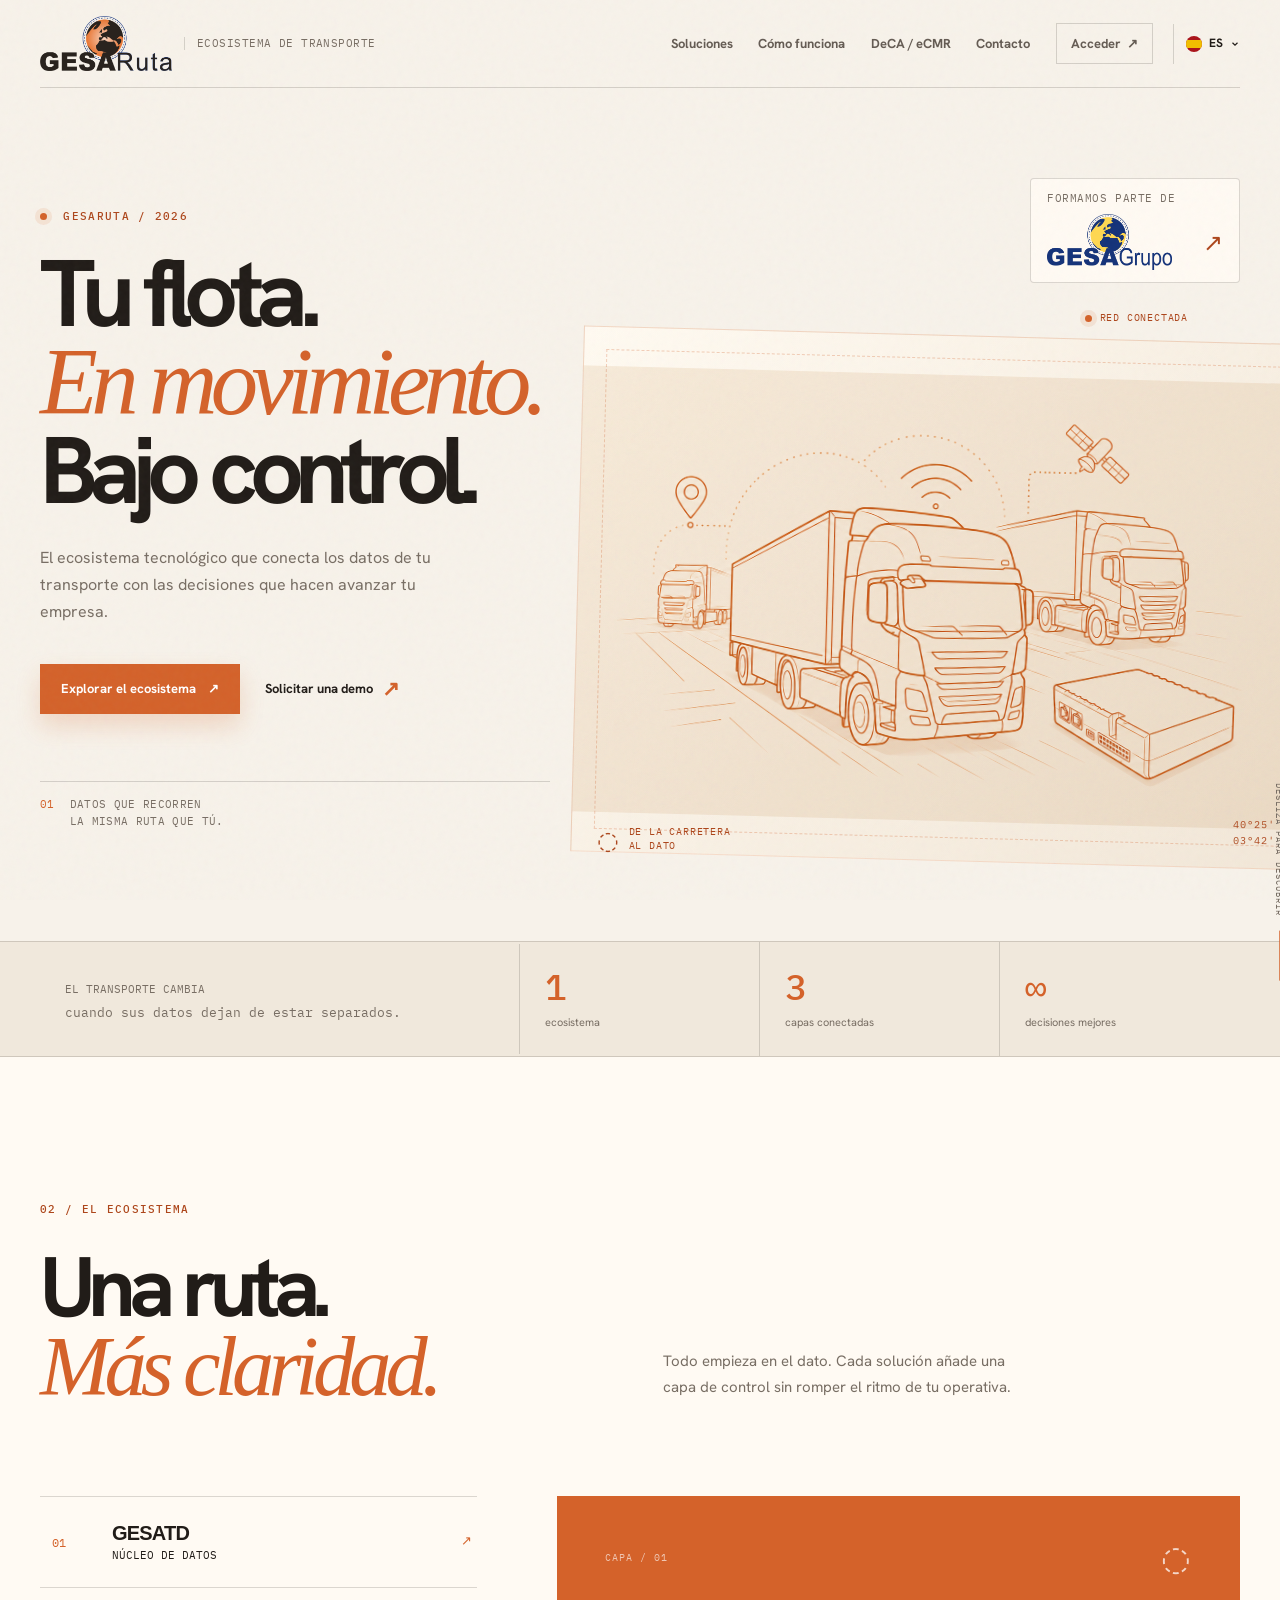
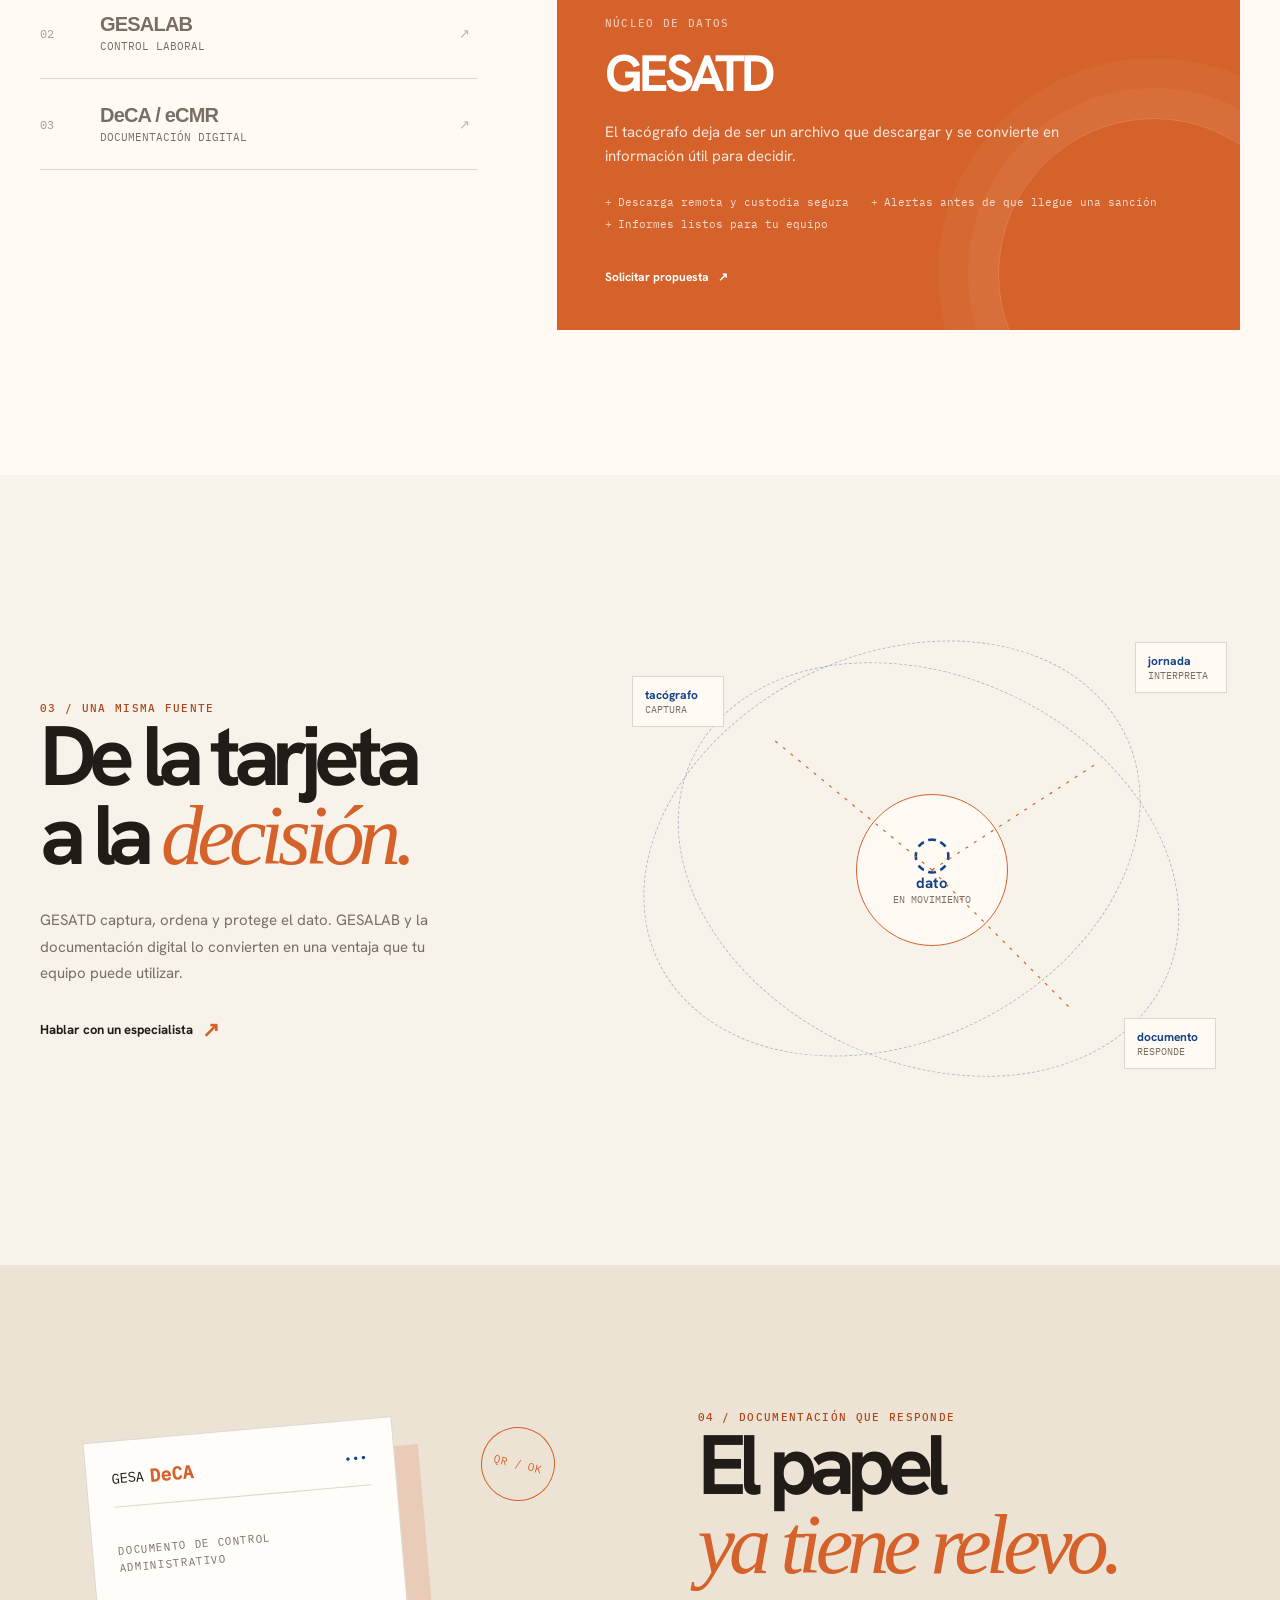
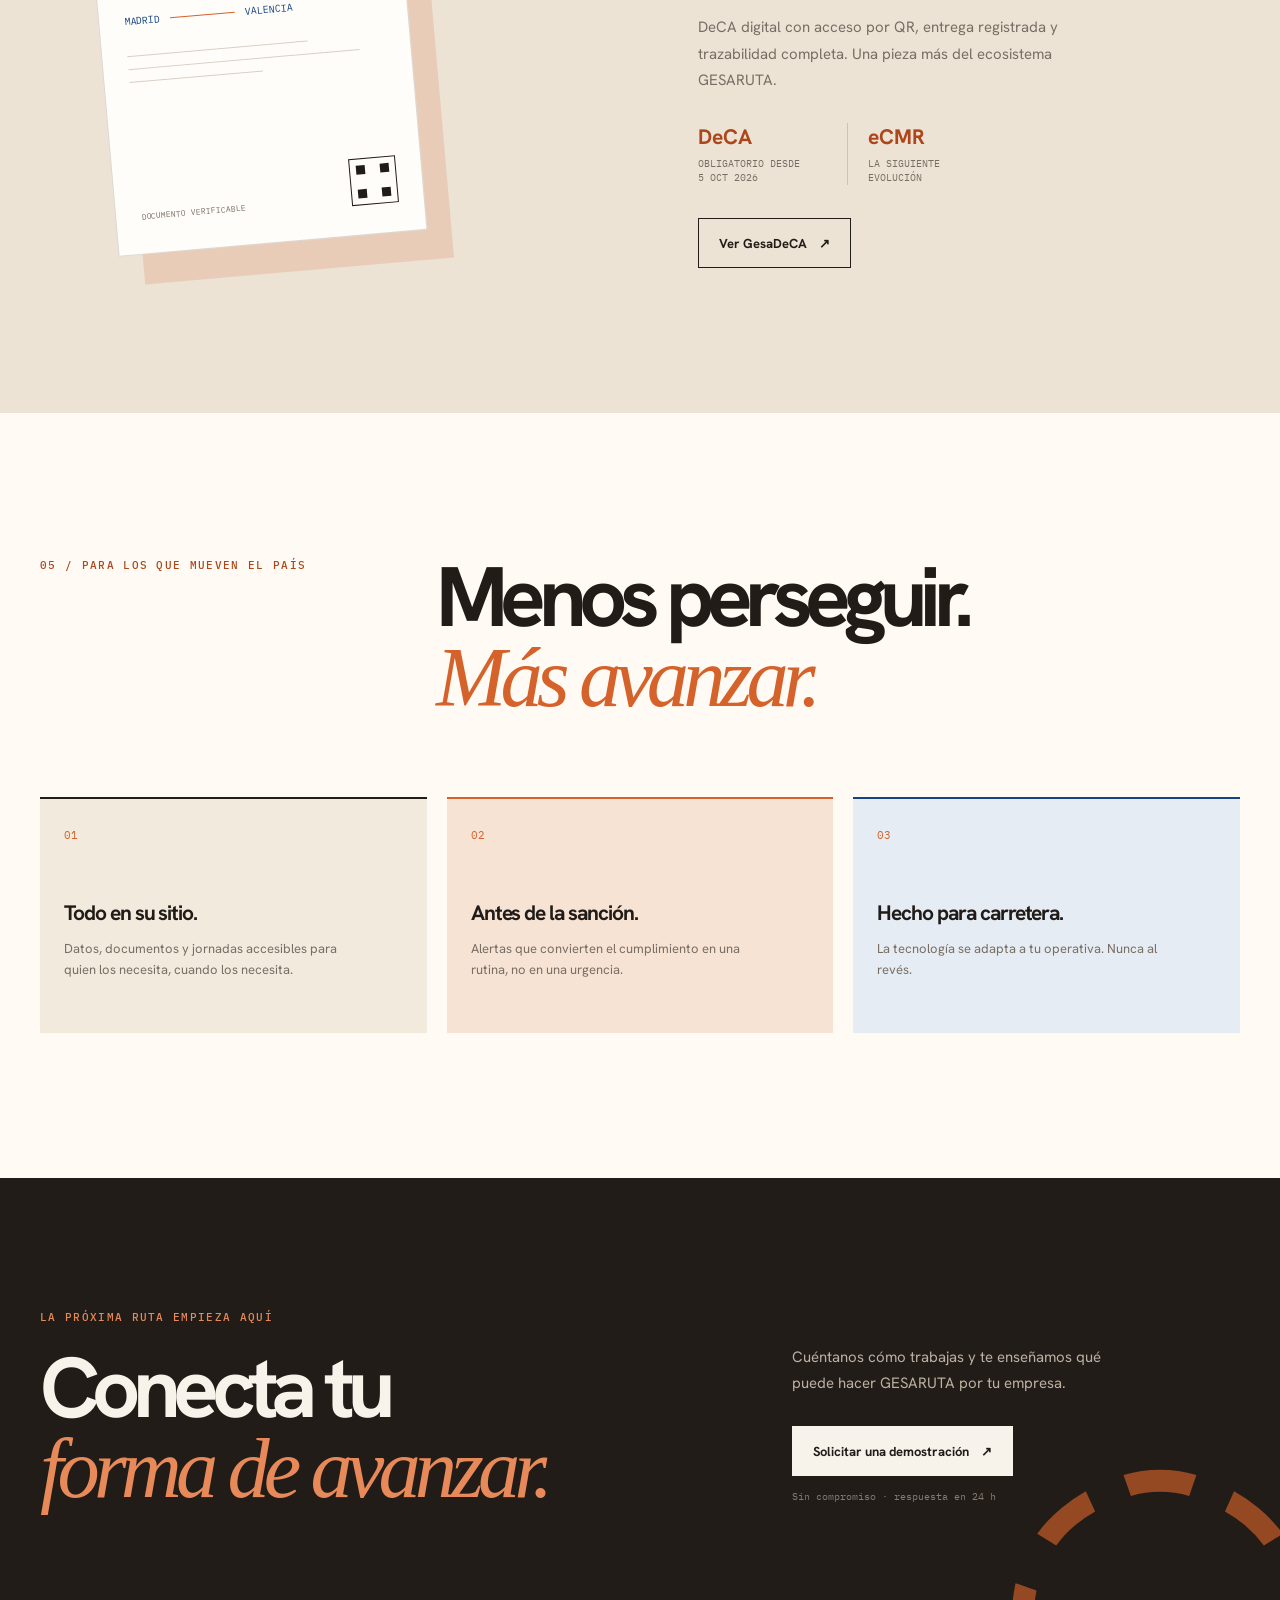
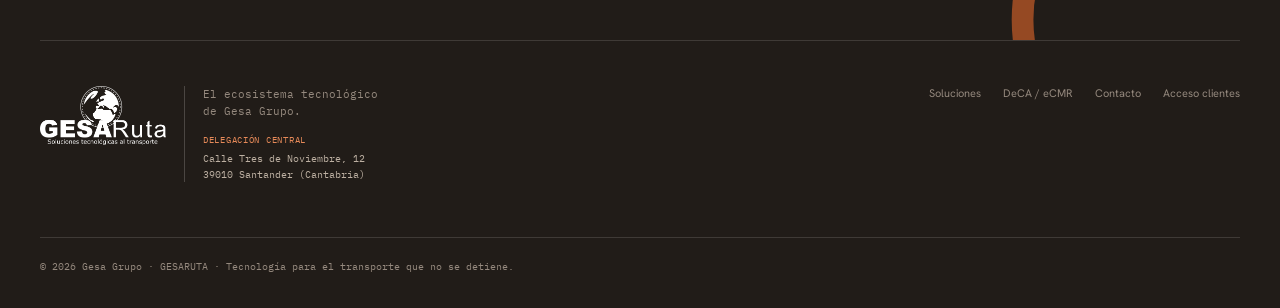
==== index.html @ 25ee6a9b "Integra traducción de idiomas y corrige DeCA en móvil Conecta el selector de idiomas con Google Tran" ====
<!doctype html>
<html lang="es">
  <head>
    <meta charset="utf-8">
    <meta name="viewport" content="width=device-width, initial-scale=1">
    <meta name="description" content="GESARUTA conecta los datos, las jornadas y la documentación de tu empresa de transporte.">
    <meta name="theme-color" content="#f7f2ea">
    <link rel="icon" type="image/png" href="/assets/gesaruta-logo.png">
    <link rel="stylesheet" href="/styles.css?v=selection-2">
    <title>GESARUTA · Ecosistema tecnológico de transporte</title>
    <!-- Google tag (gtag.js) -->
    <script async src="https://www.googletagmanager.com/gtag/js?id=G-MJ1S7P0BSZ"></script>
    <script>
      window.dataLayer = window.dataLayer || [];
      function gtag(){dataLayer.push(arguments);}
      gtag('js', new Date());
      gtag('config', 'G-MJ1S7P0BSZ');
    </script>
    <script>
      function googleTranslateElementInit() {
        new google.translate.TranslateElement({
          pageLanguage: 'es',
          includedLanguages: 'ca,eu,gl,en,fr,de,it,pt',
          autoDisplay: false,
        }, 'google_translate_element');
      }
    </script>
    <script src="https://translate.google.com/translate_a/element.js?cb=googleTranslateElementInit" defer></script>
  </head>
  <body>
    <div id="google_translate_element" aria-hidden="true"></div>
    <div class="grain" aria-hidden="true"></div>
    <header class="site-header">
      <a class="brand" href="#inicio" aria-label="GESARUTA, volver al inicio">
        <img src="/assets/gesaruta-logo.png" alt="GESARUTA">
        <span>ecosistema de transporte</span>
      </a>
      <button class="menu-toggle" type="button" aria-expanded="false" aria-controls="main-navigation">
        <span></span><span></span><span class="sr-only">Abrir menú</span>
      </button>
      <nav class="navigation" id="main-navigation" aria-label="Navegación principal">
        <a href="#soluciones">Soluciones</a>
        <a href="#como-funciona">Cómo funciona</a>
        <a href="#documentacion">DeCA / eCMR</a>
        <a href="/contacto/">Contacto</a>
        <a class="nav-login" href="https://deca.gesaruta.com">Acceder <span aria-hidden="true">↗</span></a>
      </nav>
      <div class="language-selector">
        <button class="language-toggle" type="button" aria-expanded="false" aria-controls="language-menu" aria-label="Seleccionar idioma: Castellano">
          <img class="language-flag" src="/assets/flags/es.svg" alt="" width="16" height="16">
          <span class="language-code">ES</span>
          <svg class="language-chevron" width="10" height="10" viewBox="0 0 12 12" aria-hidden="true"><path d="m3 4.5 3 3 3-3" fill="none" stroke="currentColor" stroke-width="1.4"/></svg>
        </button>
        <ul class="language-menu" id="language-menu" aria-label="Idiomas" hidden>
          <li><button type="button" data-language="es" aria-pressed="true"><img class="language-flag" src="/assets/flags/es.svg" alt="" width="16" height="16"><span lang="es">Castellano</span></button></li>
          <li><button type="button" data-language="ca" aria-pressed="false"><img class="language-flag" src="/assets/flags/ca.svg" alt="" width="16" height="16"><span lang="ca">Català</span></button></li>
          <li><button type="button" data-language="eu" aria-pressed="false"><img class="language-flag" src="/assets/flags/eu.svg" alt="" width="16" height="16"><span lang="eu">Euskara</span></button></li>
          <li><button type="button" data-language="gl" aria-pressed="false"><img class="language-flag" src="/assets/flags/gl.svg" alt="" width="16" height="16"><span lang="gl">Galego</span></button></li>
          <li><button type="button" data-language="en" aria-pressed="false"><img class="language-flag" src="/assets/flags/en.svg" alt="" width="16" height="16"><span lang="en">English</span></button></li>
          <li><button type="button" data-language="fr" aria-pressed="false"><img class="language-flag" src="/assets/flags/fr.svg" alt="" width="16" height="16"><span lang="fr">Français</span></button></li>
          <li><button type="button" data-language="de" aria-pressed="false"><img class="language-flag" src="/assets/flags/de.svg" alt="" width="16" height="16"><span lang="de">Deutsch</span></button></li>
          <li><button type="button" data-language="it" aria-pressed="false"><img class="language-flag" src="/assets/flags/it.svg" alt="" width="16" height="16"><span lang="it">Italiano</span></button></li>
          <li><button type="button" data-language="pt" aria-pressed="false"><img class="language-flag" src="/assets/flags/pt.svg" alt="" width="16" height="16"><span lang="pt">Português</span></button></li>
        </ul>
      </div>
    </header>

    <main id="inicio">
      <section class="hero">
        <div class="shell hero-grid">
          <div class="hero-copy reveal">
            <p class="overline"><span class="live-dot"></span> GESARUTA / 2026</p>
            <h1>Tu flota.<br><em>En movimiento.</em><br>Bajo control.</h1>
            <p class="hero-intro">El ecosistema tecnológico que conecta los datos de tu transporte con las decisiones que hacen avanzar tu empresa.</p>
            <div class="hero-actions">
              <a class="button button-primary" href="#soluciones">Explorar el ecosistema <span aria-hidden="true">↗</span></a>
              <a class="text-link" href="mailto:hola@gesaruta.com?subject=Quiero%20conocer%20GESARUTA">Solicitar una demo <span aria-hidden="true">↗</span></a>
            </div>
            <div class="hero-note"><span>01</span><span>Datos que recorren<br>la misma ruta que tú.</span></div>

          </div>
          <div class="hero-visual">
            <a class="group-card" href="https://gesagrupo.com/" aria-label="Visitar la web de Gesa Grupo">
              <span class="group-card-label">Formamos parte de</span>
              <span class="group-card-brand"><img src="/assets/gesagrupo-logo.png" alt="Gesa Grupo" width="991" height="442"><span aria-hidden="true">↗</span></span>
            </a>
          <div class="hero-art reveal reveal-delay">
            <div class="art-label art-label-top"><span class="art-pulse"></span> red conectada</div>
            <div class="art-frame">
              <img src="/assets/flota-conectada.png" alt="Ilustración lineal de una flota de camiones conectada por datos">
              <div class="art-coordinate">40°25' N<br>03°42' W</div>
            </div>
            <div class="art-label art-label-bottom"><span class="route-mark route-mark-small" aria-hidden="true">◌</span><span>de la carretera<br>al dato</span></div>
          </div>
          </div>
        </div>
        <div class="hero-rail" aria-hidden="true"><span>desliza para descubrir</span><i></i></div>
      </section>

      <section class="signal" aria-label="Resumen de GESARUTA">
        <div class="shell signal-grid">
          <p><span>EL TRANSPORTE CAMBIA</span> cuando sus datos dejan de estar separados.</p>
          <div><strong>1</strong><span>ecosistema</span></div>
          <div><strong>3</strong><span>capas conectadas</span></div>
          <div><strong>∞</strong><span>decisiones mejores</span></div>
        </div>
      </section>

      <section class="section section-solutions" id="soluciones">
        <div class="shell">
          <div class="section-heading reveal">
            <p class="overline">02 / EL ECOSISTEMA</p>
            <h2>Una ruta.<br><em>Más claridad.</em></h2>
            <p>Todo empieza en el dato. Cada solución añade una capa de control sin romper el ritmo de tu operativa.</p>
          </div>
          <div class="solutions-layout">
            <div class="solution-list" role="tablist" aria-label="Soluciones de GESARUTA">
              <button class="solution-tab" type="button" role="tab" aria-selected="true" aria-controls="solution-panel" data-solution="gesatd"><span class="solution-number">01</span><span><b>GESATD</b><small>Núcleo de datos</small></span><span class="tab-arrow" aria-hidden="true">↗</span></button>
              <button class="solution-tab" type="button" role="tab" aria-selected="false" aria-controls="solution-panel" data-solution="gesalab"><span class="solution-number">02</span><span><b>GESALAB</b><small>Control laboral</small></span><span class="tab-arrow" aria-hidden="true">↗</span></button>
              <button class="solution-tab" type="button" role="tab" aria-selected="false" aria-controls="solution-panel" data-solution="deca"><span class="solution-number">03</span><span><b>DeCA / eCMR</b><small>Documentación digital</small></span><span class="tab-arrow" aria-hidden="true">↗</span></button>
            </div>
            <article class="solution-feature feature-orange" id="solution-panel" role="tabpanel">
              <div class="feature-top"><span>CAPA / 01</span><span class="feature-orbit" aria-hidden="true">◌</span></div>
              <p class="overline">Núcleo de datos</p>
              <h3>GESATD</h3>
              <p class="feature-description">El tacógrafo deja de ser un archivo que descargar y se convierte en información útil para decidir.</p>
              <ul><li><span>+</span>Descarga remota y custodia segura</li><li><span>+</span>Alertas antes de que llegue una sanción</li><li><span>+</span>Informes listos para tu equipo</li></ul>
              <a class="feature-link" href="mailto:hola@gesaruta.com?subject=Quiero%20una%20propuesta%20de%20GESATD">Solicitar propuesta <span aria-hidden="true">↗</span></a>
            </article>
          </div>
        </div>
      </section>

      <section class="section section-data" id="como-funciona">
        <div class="shell data-grid">
          <div class="data-copy reveal">
            <p class="overline">03 / UNA MISMA FUENTE</p>
            <h2>De la tarjeta<br>a la <em>decisión.</em></h2>
            <p>GESATD captura, ordena y protege el dato. GESALAB y la documentación digital lo convierten en una ventaja que tu equipo puede utilizar.</p>
            <a class="text-link" href="mailto:hola@gesaruta.com?subject=Quiero%20hablar%20con%20un%20especialista">Hablar con un especialista <span aria-hidden="true">↗</span></a>
          </div>
          <div class="data-visual reveal reveal-delay" aria-label="Flujo del dato de tacógrafo a jornada y documento">
            <div class="orbit orbit-one"></div><div class="orbit orbit-two"></div>
            <div class="data-core"><span class="core-mark">◌</span><b>dato</b><span>en movimiento</span></div>
            <div class="data-node node-one"><b>tacógrafo</b><span>captura</span></div>
            <div class="data-node node-two"><b>jornada</b><span>interpreta</span></div>
            <div class="data-node node-three"><b>documento</b><span>responde</span></div>
            <svg class="data-lines" viewBox="0 0 500 500" aria-hidden="true"><path d="M250 250 92 120M250 250 414 144M250 250 390 390"></path></svg>
          </div>
        </div>
      </section>

      <section class="section section-documentation" id="documentacion">
        <div class="shell documentation-grid">
          <div class="deca-card reveal">
            <div class="document-sheet">
              <div class="document-head"><span>GESA</span><b>DeCA</b><i>●●●</i></div>
              <div class="document-title">DOCUMENTO DE CONTROL<br>ADMINISTRATIVO</div>
              <div class="document-route"><span>MADRID</span><i></i><span>VALENCIA</span></div>
              <div class="document-lines"><i></i><i></i><i></i></div>
              <div class="fake-qr" aria-label="Código QR de muestra"><span></span><span></span><span></span><span></span><span></span><span></span><span></span><span></span><span></span></div>
              <small>DOCUMENTO VERIFICABLE</small>
            </div>
            <span class="deca-stamp">QR / OK</span>
          </div>
          <div class="documentation-copy reveal reveal-delay">
            <p class="overline">04 / DOCUMENTACIÓN QUE RESPONDE</p>
            <h2>El papel<br><em>ya tiene relevo.</em></h2>
            <p>DeCA digital con acceso por QR, entrega registrada y trazabilidad completa. Una pieza más del ecosistema GESARUTA.</p>
            <div class="deca-meta"><span><b>DeCA</b><small>obligatorio desde<br>5 OCT 2026</small></span><span><b>eCMR</b><small>la siguiente<br>evolución</small></span></div>
            <a class="button button-outline" href="https://deca.gesaruta.com/deca" target="_blank" rel="noopener noreferrer">Ver GesaDeCA <span aria-hidden="true">↗</span></a>
          </div>
        </div>
      </section>

      <section class="section section-proof">
        <div class="shell">
          <div class="proof-intro reveal"><p class="overline">05 / PARA LOS QUE MUEVEN EL PAÍS</p><h2>Menos perseguir.<br><em>Más avanzar.</em></h2></div>
          <div class="proof-grid">
            <article class="proof-card reveal"><span>01</span><h3>Todo en su sitio.</h3><p>Datos, documentos y jornadas accesibles para quien los necesita, cuando los necesita.</p></article>
            <article class="proof-card proof-card-orange reveal reveal-delay-1"><span>02</span><h3>Antes de la sanción.</h3><p>Alertas que convierten el cumplimiento en una rutina, no en una urgencia.</p></article>
            <article class="proof-card proof-card-blue reveal reveal-delay-2"><span>03</span><h3>Hecho para carretera.</h3><p>La tecnología se adapta a tu operativa. Nunca al revés.</p></article>
          </div>
        </div>
      </section>

      <section class="cta" id="contacto">
        <div class="shell cta-inner">
          <div class="reveal"><p class="overline">LA PRÓXIMA RUTA EMPIEZA AQUÍ</p><h2>Conecta tu<br><em>forma de avanzar.</em></h2></div>
          <div class="cta-action reveal reveal-delay"><p>Cuéntanos cómo trabajas y te enseñamos qué puede hacer GESARUTA por tu empresa.</p><a class="button button-light" href="mailto:hola@gesaruta.com?subject=Quiero%20una%20demostraci%C3%B3n%20de%20GESARUTA">Solicitar una demostración <span aria-hidden="true">↗</span></a><small>Sin compromiso · respuesta en 24 h</small></div>
        </div>
        <div class="cta-orbit" aria-hidden="true">◌</div>
      </section>
    </main>

    <footer class="site-footer">
      <div class="shell footer-inner">
        <div class="footer-brand"><a href="#inicio"><img src="/assets/gesaruta-logo-white.png" alt="GESARUTA"></a><div class="footer-brand-copy"><p>El ecosistema tecnológico<br>de Gesa Grupo.</p><address><span>DELEGACIÓN CENTRAL</span>Calle Tres de Noviembre, 12<br>39010 Santander (Cantabria)</address></div></div>
        <div class="footer-links"><a href="#soluciones">Soluciones</a><a href="https://deca.gesaruta.com/deca">DeCA / eCMR</a><a href="/contacto/">Contacto</a><a href="https://deca.gesaruta.com">Acceso clientes</a></div>
        <p class="footer-legal">© 2026 Gesa Grupo · GESARUTA · Tecnología para el transporte que no se detiene.</p>
      </div>
    </footer>
    <script src="/script.js?v=selection-2" defer></script>
  </body>
</html>
---- styles.css ----
@font-face{font-family:Hanken;src:url('/assets/fonts/hanken-grotesk-400.woff2') format('woff2');font-weight:400;font-style:normal;font-display:swap}
@font-face{font-family:Hanken;src:url('/assets/fonts/hanken-grotesk-500.woff2') format('woff2');font-weight:500;font-style:normal;font-display:swap}
@font-face{font-family:Hanken;src:url('/assets/fonts/hanken-grotesk-700.woff2') format('woff2');font-weight:700;font-style:normal;font-display:swap}
@font-face{font-family:IBMPlexMono;src:url('/assets/fonts/ibm-plex-mono-400.woff2') format('woff2');font-weight:400;font-style:normal;font-display:swap}
@font-face{font-family:IBMPlexMono;src:url('/assets/fonts/ibm-plex-mono-500.woff2') format('woff2');font-weight:500;font-style:normal;font-display:swap}
:root{--ink:#211c18;--paper:#f7f2ea;--orange:#d4622a;--orange-dark:#ad461b;--blue:#154486;--muted:#786e64;--line:rgba(33,28,24,.16)}
*{box-sizing:border-box}html{scroll-behavior:smooth}body{margin:0;overflow-x:hidden;background:var(--paper);color:var(--ink);font-family:Hanken,'Trebuchet MS',sans-serif}a{color:inherit;text-decoration:none}.shell{width:min(calc(100% - 80px),1240px);margin:0 auto}.grain{position:fixed;inset:0;z-index:10;pointer-events:none;opacity:.045;background-image:url("data:image/svg+xml,%3Csvg viewBox='0 0 180 180' xmlns='http://www.w3.org/2000/svg'%3E%3Cfilter id='n'%3E%3CfeTurbulence type='fractalNoise' baseFrequency='.85' numOctaves='3' stitchTiles='stitch'/%3E%3C/filter%3E%3Crect width='100%25' height='100%25' filter='url(%23n)' opacity='.7'/%3E%3C/svg%3E")}.sr-only{position:absolute;width:1px;height:1px;padding:0;margin:-1px;overflow:hidden;clip:rect(0,0,0,0);white-space:nowrap;border:0}
.site-header{position:relative;z-index:20;width:min(calc(100% - 80px),1240px);min-height:88px;margin:auto;display:flex;align-items:center;justify-content:space-between;border-bottom:1px solid var(--line)}.brand{display:flex;align-items:center;gap:12px}.brand img{display:block;width:132px;height:auto}.brand span{padding-left:12px;border-left:1px solid var(--line);color:var(--muted);font:11px/1.2 IBMPlexMono,monospace;letter-spacing:.04em;text-transform:uppercase}.navigation{display:flex;align-items:center;gap:clamp(18px,3vw,42px);color:#655c54;font-size:13px;font-weight:600}.navigation>a:not(.nav-login){position:relative}.navigation>a:not(.nav-login)::after{position:absolute;right:0;bottom:-9px;left:0;height:1px;content:'';background:var(--orange);transform:scaleX(0);transform-origin:right;transition:transform .25s ease}.navigation>a:hover::after{transform:scaleX(1);transform-origin:left}.nav-login{display:inline-flex;align-items:center;gap:6px;padding:11px 14px;border:1px solid var(--line);transition:background .2s ease,border-color .2s ease}.nav-login:hover{border-color:var(--ink);background:#fffaf3}.menu-toggle{display:none}
.hero{position:relative;min-height:710px;padding:90px 0 80px}.hero-grid{display:grid;grid-template-columns:.88fr 1.12fr;align-items:center;gap:40px;min-height:530px}.overline{margin:0;color:var(--orange-dark);font:500 11px/1.4 IBMPlexMono,monospace;letter-spacing:.12em;text-transform:uppercase}.live-dot,.art-pulse{display:inline-block;width:7px;height:7px;margin-right:8px;border-radius:50%;background:var(--orange);box-shadow:0 0 0 5px rgba(212,98,42,.11)}h1{max-width:660px;margin:24px 0 30px;font-size:clamp(58px,7.4vw,108px);line-height:.93;letter-spacing:-.09em;font-weight:700}h1 em,h2 em{color:var(--orange);font-family:Georgia,'Times New Roman',serif;font-weight:400;letter-spacing:-.07em}.hero-intro{max-width:410px;margin:0;color:var(--muted);font-size:16px;line-height:1.7}.hero-actions{display:flex;flex-wrap:wrap;align-items:center;gap:25px;margin-top:38px}.button{display:inline-flex;align-items:center;justify-content:center;gap:12px;min-height:50px;padding:14px 20px;border:1px solid transparent;font-size:13px;font-weight:700;transition:transform .2s ease,background .2s ease,color .2s ease,box-shadow .2s ease}.button:hover{transform:translateY(-3px)}.button-primary{background:var(--orange);color:#fff;box-shadow:0 12px 25px rgba(212,98,42,.2)}.button-primary:hover{background:var(--orange-dark);box-shadow:0 16px 32px rgba(212,98,42,.28)}.button-outline{border-color:var(--ink)}.button-outline:hover{background:var(--ink);color:var(--paper)}.button-light{background:var(--paper);color:var(--ink)}.button-light:hover{background:#fff;box-shadow:0 14px 30px rgba(0,0,0,.12)}.text-link{display:inline-flex;align-items:center;gap:9px;font-size:13px;font-weight:700}.text-link>span{color:var(--orange);font-size:21px;line-height:0;transition:transform .2s ease}.text-link:hover>span{transform:translate(3px,-3px)}.hero-note{display:flex;gap:15px;align-items:flex-start;margin-top:67px;padding-top:14px;border-top:1px solid var(--line);color:var(--muted);font:11px/1.55 IBMPlexMono,monospace;text-transform:uppercase;letter-spacing:.03em}.hero-note>span:first-child{color:var(--orange)}
.hero-art{position:relative;min-height:550px}.art-frame{position:absolute;inset:24px -12% 0 -2%;display:flex;align-items:center;justify-content:center;overflow:hidden;border:1px solid rgba(212,98,42,.18);background:linear-gradient(135deg,#fffaf1,#f2e7d8);transform:rotate(1.5deg)}.art-frame::before{position:absolute;inset:22px;border:1px dashed rgba(212,98,42,.28);content:''}.art-frame img{width:110%;max-width:none;mix-blend-mode:multiply}.art-label{position:absolute;z-index:2;display:flex;align-items:center;color:var(--orange-dark);font:10px/1.4 IBMPlexMono,monospace;letter-spacing:.08em;text-transform:uppercase}.art-label-top{top:0;right:8%}.art-label-bottom{bottom:8px;left:1%;gap:9px}.art-coordinate{position:absolute;right:22px;bottom:20px;color:var(--orange-dark);font:10px/1.55 IBMPlexMono,monospace;letter-spacing:.09em}.route-mark{font-size:28px;line-height:1}.route-mark-small{font-size:25px}.hero-rail{position:absolute;right:0;bottom:54px;display:flex;align-items:center;gap:14px;color:var(--muted);font:9px IBMPlexMono,monospace;letter-spacing:.12em;text-transform:uppercase;transform:rotate(90deg) translateX(50%);transform-origin:right center}.hero-rail i{display:block;width:50px;height:1px;background:var(--orange)}
.signal{border-block:1px solid var(--line);background:#f0e8dc}.signal-grid{display:grid;grid-template-columns:2fr repeat(3,1fr);align-items:stretch}.signal-grid>*{min-height:110px;padding:27px 25px;border-right:1px solid var(--line)}.signal-grid>*:last-child{border-right:0}.signal p{align-self:center;margin:0;color:var(--muted);font:13px/1.5 IBMPlexMono,monospace}.signal p span{display:block;margin-bottom:5px;color:var(--orange-dark);font-size:10px}.signal strong{display:block;color:var(--orange);font:500 36px/1 IBMPlexMono,monospace}.signal div span{display:block;margin-top:10px;color:var(--muted);font-size:11px}
.section{padding:145px 0}.section-solutions{background:#fffaf3}.section-heading{display:grid;grid-template-columns:1fr 1fr;column-gap:45px;align-items:end}.section-heading .overline{grid-column:1/-1;margin-bottom:30px}h2{margin:0;font-size:clamp(53px,6.6vw,94px);line-height:.94;letter-spacing:-.09em;font-weight:700}.section-heading>p:last-child{max-width:360px;margin:0 0 6px;color:var(--muted);font-size:15px;line-height:1.7}.solutions-layout{display:grid;grid-template-columns:.78fr 1.22fr;gap:80px;align-items:stretch;margin-top:90px}.solution-list{border-top:1px solid var(--line)}.solution-tab{display:grid;grid-template-columns:45px 1fr 18px;gap:15px;align-items:center;width:100%;padding:25px 0;border:0;border-bottom:1px solid var(--line);background:none;color:var(--muted);text-align:left;cursor:pointer;transition:padding .25s ease,color .25s ease}.solution-tab:hover,.solution-tab[aria-selected="true"]{padding-left:12px;color:var(--ink)}.solution-tab[aria-selected="true"] .solution-number{color:var(--orange)}.solution-number{color:#aaa096;font:12px IBMPlexMono,monospace}.solution-tab b,.solution-tab small{display:block}.solution-tab b{font-size:20px;letter-spacing:-.04em}.solution-tab small{margin-top:3px;font:11px IBMPlexMono,monospace;text-transform:uppercase}.tab-arrow{opacity:.5;transition:transform .2s ease}.solution-tab[aria-selected="true"] .tab-arrow{color:var(--orange);transform:translate(2px,-2px);opacity:1}.solution-feature{position:relative;min-height:385px;padding:44px 48px;overflow:hidden;color:#fff;animation:panel-in .35s ease both}.feature-terracotta{background:#88452f;color:var(--paper);box-shadow:0 12px 30px rgb(136 69 47 / 12%)}.feature-terracotta .feature-top,.feature-terracotta .overline{color:#ead7cb}.feature-terracotta .feature-description,.feature-terracotta ul{color:#f4e8df}.feature-terracotta .feature-link{color:#fffaf3}.feature-orange{background:var(--orange)}.feature-ink{background:var(--ink)}.feature-ink h3{color:var(--orange)}.solution-feature::after{position:absolute;right:-70px;bottom:-100px;width:310px;height:310px;border:1px solid rgba(255,255,255,.18);border-radius:50%;content:'';box-shadow:0 0 0 30px rgba(255,255,255,.04),0 0 0 60px rgba(255,255,255,.04)}@keyframes panel-in{from{opacity:.3;transform:translateY(8px)}to{opacity:1;transform:translateY(0)}}.feature-top{position:relative;z-index:1;display:flex;align-items:center;justify-content:space-between;margin-bottom:42px;color:rgba(255,255,255,.64);font:10px IBMPlexMono,monospace;letter-spacing:.1em}.feature-orbit{font-size:34px;line-height:1;color:rgba(255,255,255,.75)}.solution-feature .overline{position:relative;z-index:1;color:rgba(255,255,255,.64)}.solution-feature h3{position:relative;z-index:1;margin:8px 0 13px;font-size:clamp(34px,4vw,56px);letter-spacing:-.08em}.feature-description{position:relative;z-index:1;max-width:490px;margin:0;color:rgba(255,255,255,.84);font-size:15px;line-height:1.65}.solution-feature ul{position:relative;z-index:1;display:flex;flex-wrap:wrap;gap:8px 22px;margin:26px 0 34px;padding:0;list-style:none;color:rgba(255,255,255,.78);font:11px IBMPlexMono,monospace}.solution-feature li span{margin-right:6px;color:#ffc39f}.feature-link{position:relative;z-index:1;display:inline-flex;align-items:center;gap:9px;color:#fff;font-size:12px;font-weight:700}
.section-data{background:var(--paper)}.data-grid{display:grid;grid-template-columns:.9fr 1.1fr;align-items:center;gap:80px}.data-copy>p:not(.overline){max-width:390px;margin:32px 0;color:var(--muted);font-size:15px;line-height:1.75}.data-visual{position:relative;min-height:500px}.orbit{position:absolute;border:1px dashed rgba(21,68,134,.32);border-radius:50%}.orbit-one{inset:56px 50px 57px 43px;transform:rotate(25deg)}.orbit-two{inset:35px 88px 78px 8px;transform:rotate(-26deg)}.data-core{position:absolute;top:50%;left:50%;display:flex;flex-direction:column;align-items:center;justify-content:center;width:152px;height:152px;border:1px solid var(--orange);border-radius:50%;background:#fffaf3;color:var(--blue);transform:translate(-50%,-50%)}.core-mark{margin-bottom:2px;font-size:46px;line-height:.8}.data-core b{font-size:15px}.data-core>span:last-child,.data-node span{color:var(--muted);font:10px IBMPlexMono,monospace;text-transform:uppercase}.data-node{position:absolute;display:flex;flex-direction:column;min-width:92px;padding:10px 12px;border:1px solid var(--line);background:#fffaf3;color:var(--blue);font-size:12px}.node-one{top:56px;left:8px}.node-two{top:22px;right:13px}.node-three{right:24px;bottom:51px}.data-lines{position:absolute;inset:0;width:100%;height:100%}.data-lines path{fill:none;stroke:var(--orange);stroke-dasharray:3 7;stroke-width:1.2}
.section-documentation{background:#ede3d5}.documentation-grid{display:grid;grid-template-columns:1fr 1fr;align-items:center;gap:115px}.deca-card{position:relative;min-height:440px}.document-sheet{position:absolute;top:10px;left:11%;width:310px;height:415px;padding:25px;border:1px solid rgba(33,28,24,.16);background:#fffdf9;box-shadow:24px 30px 0 rgba(212,98,42,.17);transform:rotate(-5deg)}.document-head{display:flex;align-items:center;gap:6px;padding-bottom:17px;border-bottom:1px solid var(--line);font:14px IBMPlexMono,monospace}.document-head b{color:var(--orange);font-size:18px}.document-head i{margin-left:auto;color:var(--blue);font-size:8px;letter-spacing:3px}.document-title{margin-top:35px;color:var(--muted);font:11px/1.5 IBMPlexMono,monospace;letter-spacing:.06em}.document-route{display:flex;align-items:center;gap:10px;margin-top:40px;color:var(--blue);font:10px IBMPlexMono,monospace}.document-route i{width:65px;height:1px;background:var(--orange)}.document-lines{display:grid;gap:12px;margin-top:28px}.document-lines i{display:block;width:70%;height:1px;background:#d8d0c6}.document-lines i:nth-child(2){width:90%}.document-lines i:nth-child(3){width:52%}.fake-qr{position:absolute;right:25px;bottom:29px;display:grid;grid-template-columns:repeat(3,9px);gap:3px;padding:6px;border:1px solid var(--ink)}.fake-qr span{width:9px;height:9px;background:var(--ink)}.fake-qr span:nth-child(2n),.fake-qr span:nth-child(5){background:transparent}.document-sheet>small{position:absolute;bottom:32px;left:25px;color:var(--muted);font:8px IBMPlexMono,monospace}.deca-stamp{position:absolute;top:8px;right:5%;display:grid;place-items:center;width:74px;height:74px;border:1px solid var(--orange);border-radius:50%;color:var(--orange);font:11px IBMPlexMono,monospace;transform:rotate(13deg)}.documentation-copy>p:not(.overline){max-width:420px;margin:30px 0;color:var(--muted);font-size:15px;line-height:1.75}.deca-meta{display:flex;margin-bottom:33px}.deca-meta>span{display:flex;flex-direction:column;gap:7px;min-width:150px;padding-right:20px;border-right:1px solid var(--line)}.deca-meta>span+span{padding-left:20px;border-right:0}.deca-meta b{color:var(--orange-dark);font-size:21px}.deca-meta small{color:var(--muted);font:10px/1.4 IBMPlexMono,monospace;text-transform:uppercase}
.section-proof{background:#fffaf3}.proof-intro{display:flex;align-items:end;justify-content:space-between;gap:40px}.proof-intro .overline{align-self:start}.proof-intro h2{width:67%}.proof-grid{display:grid;grid-template-columns:repeat(3,1fr);gap:20px;margin-top:80px}.proof-card{min-height:236px;padding:24px;border-top:2px solid var(--ink);background:#f2eadd}.proof-card-orange{border-color:var(--orange);background:#f7e3d4}.proof-card-blue{border-color:var(--blue);background:#e6ecf3}.proof-card>span{color:var(--orange);font:11px IBMPlexMono,monospace}.proof-card h3{margin:55px 0 12px;font-size:21px;letter-spacing:-.05em}.proof-card p{max-width:280px;margin:0;color:var(--muted);font-size:13px;line-height:1.65}
.cta{position:relative;overflow:hidden;background:var(--ink);color:var(--paper)}.cta-inner{display:grid;grid-template-columns:1.2fr .8fr;gap:80px;align-items:end;padding-block:132px}.cta .overline{color:#e78a59}.cta h2{margin-top:24px}.cta h2 em{color:#e78958}.cta-action{max-width:350px;padding-bottom:5px}.cta-action p{margin:0 0 30px;color:#bdb0a2;font-size:15px;line-height:1.7}.cta-action small{display:block;margin-top:14px;color:#877a70;font:10px IBMPlexMono,monospace}.cta-orbit{position:absolute;right:-50px;bottom:-140px;color:rgba(212,98,42,.65);font-size:390px;line-height:1}.site-footer{background:var(--ink);color:#95897e}.footer-inner{display:grid;grid-template-columns:1.3fr 1fr;gap:55px;padding-block:45px 35px;border-top:1px solid rgba(247,242,234,.14)}.footer-brand{display:flex;align-items:start;gap:18px}.footer-brand img{width:126px;filter:brightness(0) invert(1);opacity:.88}.footer-brand p{margin:0;padding-left:18px;border-left:1px solid rgba(247,242,234,.2);font:11px/1.5 IBMPlexMono,monospace}.footer-links{display:flex;justify-content:end;gap:22px;font-size:11px}.footer-links a:hover{color:var(--paper)}.footer-legal{grid-column:1/-1;margin:0;padding-top:22px;border-top:1px solid rgba(247,242,234,.14);font:10px IBMPlexMono,monospace}
.reveal{opacity:0;transform:translateY(24px);transition:opacity .7s cubic-bezier(.16,.84,.44,1),transform .7s cubic-bezier(.16,.84,.44,1)}.reveal-delay{transition-delay:120ms}.reveal-delay-1{transition-delay:80ms}.reveal-delay-2{transition-delay:160ms}.is-visible{opacity:1;transform:none}
@media(max-width:900px){.shell,.site-header{width:min(calc(100% - 44px),720px)}.navigation{gap:16px}.brand span{display:none}.hero-grid,.data-grid,.documentation-grid{grid-template-columns:1fr;gap:55px}.hero{padding-top:65px}.hero-art{min-height:440px}.art-frame{inset:24px -5% 0}.solutions-layout{gap:45px}.documentation-grid{gap:10px}.documentation-copy{padding-top:35px}.data-visual{max-width:530px;width:100%;margin:auto}.cta-inner{grid-template-columns:1fr;gap:40px;padding-block:100px}.footer-inner{grid-template-columns:1fr;gap:30px}.footer-links{justify-content:start;flex-wrap:wrap}}
@media(max-width:650px){.shell,.site-header{width:min(calc(100% - 32px),520px)}.site-header{min-height:72px}.brand img{width:112px}.menu-toggle{position:relative;z-index:22;display:grid;gap:5px;width:38px;height:38px;padding:10px 8px;border:1px solid var(--line);background:transparent;cursor:pointer}.menu-toggle span:not(.sr-only){display:block;width:100%;height:1px;background:var(--ink);transition:transform .2s ease,opacity .2s ease}.menu-toggle.is-open span:first-child{transform:translateY(3px) rotate(45deg)}.menu-toggle.is-open span:nth-child(2){transform:translateY(-3px) rotate(-45deg)}.menu-toggle.is-open span:nth-child(3){opacity:0}.navigation{position:absolute;top:72px;right:0;left:0;display:none;flex-direction:column;align-items:stretch;gap:0;padding:18px 16px;border:1px solid var(--line);border-top:0;background:var(--paper);box-shadow:0 12px 25px rgba(33,28,24,.08)}.navigation.is-open{display:flex}.navigation>a{padding:14px 0;border-bottom:1px solid var(--line)}.navigation>a:last-child{border-bottom:0}.nav-login{justify-content:space-between;margin-top:8px;padding-inline:12px!important}.hero{min-height:0;padding:60px 0 70px;overflow:hidden}.hero h1{font-size:clamp(48px,13.2vw,66px);overflow-wrap:anywhere}.hero-intro{font-size:15px}.hero-actions{align-items:stretch;flex-direction:column;gap:20px}.button-primary{width:100%}.hero-note{margin-top:42px}.hero-art{min-height:300px;margin-top:15px;overflow:hidden}.art-frame{inset:25px -10% 0}.art-frame img{width:135%}.art-coordinate{right:15px;bottom:12px;font-size:8px}.hero-rail{display:none}.signal-grid{grid-template-columns:repeat(3,1fr)}.signal-grid>*{min-height:auto;padding:20px 10px}.signal-grid>p{grid-column:1/-1;min-height:85px;border-right:0;border-bottom:1px solid var(--line)}.signal strong{font-size:25px}.signal div span{font-size:9px}.section{padding:88px 0}.section-heading{display:block}.section-heading .overline{margin-bottom:28px}.section-heading>p:last-child{margin-top:28px}.solutions-layout{grid-template-columns:1fr;margin-top:55px}.solution-feature{min-height:350px;padding:30px 25px}.feature-top{margin-bottom:30px}.solution-feature ul{display:grid;gap:8px}.data-grid{gap:20px}.data-copy>p:not(.overline){margin:24px 0}.data-visual{min-height:370px;transform:scale(.88);transform-origin:top center;margin-bottom:-45px}.deca-card{min-height:350px;transform:scale(.86);transform-origin:left center;margin-bottom:-30px}.document-sheet{left:5%}.deca-stamp{right:0}.documentation-copy{padding-top:0}.proof-intro{display:block}.proof-intro h2{width:auto;margin-top:25px}.proof-grid{grid-template-columns:1fr;gap:12px;margin-top:48px}.proof-card{min-height:190px}.proof-card h3{margin-top:35px}.cta-inner{padding-block:88px}.cta-action{padding-bottom:0}.cta-orbit{right:-130px;bottom:-120px;font-size:300px}.footer-brand{flex-direction:column;gap:14px}.footer-brand p{padding:0;border:0}.footer-links{display:grid;grid-template-columns:1fr 1fr;gap:15px}}
@media(prefers-reduced-motion:reduce){html{scroll-behavior:auto}.reveal{opacity:1;transform:none;transition:none}.site-header *,.gesaruta-landing *{animation-duration:.01ms!important;transition-duration:.01ms!important}}
/* Header language selector */
.site-header{gap:20px}.navigation{margin-left:auto;gap:clamp(14px,2vw,28px)}
.language-selector{position:relative;flex-shrink:0}
.language-toggle{display:flex;align-items:center;justify-content:center;gap:7px;min-height:40px;padding:8px 0 8px 12px;border:0;border-left:1px solid var(--line);background:transparent;color:var(--ink);font:700 12px/1.2 Hanken,'Trebuchet MS',sans-serif;cursor:pointer}
.language-flag{display:block;width:16px;height:16px;flex:0 0 16px;border-radius:50%;object-fit:cover;box-shadow:0 0 0 1px rgb(255 255 255 / 15%)}
.language-chevron{transition:transform .18s ease}.language-toggle[aria-expanded="true"] .language-chevron{transform:rotate(180deg)}
.language-menu{position:absolute;top:calc(100% + 5px);right:0;z-index:30;width:156px;max-height:calc(100dvh - 90px);overflow-y:auto;margin:0;padding:4px 0;list-style:none;border:1px solid var(--line);border-radius:5px;background:var(--paper);box-shadow:0 10px 28px rgb(33 28 24 / 12%)}
.language-menu[hidden]{display:none}.language-menu li{margin:0;padding:0}
.language-menu button{display:flex;align-items:center;gap:8px;width:100%;min-height:27px;padding:6px 11px;border:0;background:transparent;color:var(--ink);text-align:left;font:500 12px/1.25 Hanken,'Trebuchet MS',sans-serif;cursor:pointer}
.language-menu button:hover,.language-menu button:focus-visible{background:rgb(33 28 24 / 6%)}.language-menu button[aria-pressed="true"]{background:rgb(212 98 42 / 12%);color:var(--orange-dark)}
.language-toggle:focus-visible,.language-menu button:focus-visible{outline:2px solid var(--orange);outline-offset:2px}
@media(min-width:901px) and (max-width:1150px){.brand span{display:none}}
@media(max-width:650px){.site-header{gap:14px}.language-selector{order:2;margin-left:auto}.menu-toggle{order:3}.language-toggle{padding-left:10px}.language-menu button{min-height:36px}.language-menu{right:0}}
/* Gesa Grupo link on the home page */
.group-card{display:block;width:210px;max-width:100%;margin-top:28px;padding:12px 16px;border:1px solid var(--line);border-radius:4px;background:#fffaf3;transition:border-color .2s ease,box-shadow .2s ease}
.group-card-label{display:block;margin-bottom:8px;color:var(--muted);font:11px/1.4 IBMPlexMono,monospace;letter-spacing:.05em;text-transform:uppercase}
.group-card-brand{display:flex;align-items:center;justify-content:space-between;gap:24px}.group-card-brand img{display:block;width:125px;max-width:calc(100% - 40px);height:auto;mix-blend-mode:multiply}.group-card-brand>span{color:var(--orange-dark);font-size:24px}.group-card:hover{border-color:var(--orange);box-shadow:0 6px 18px rgb(136 69 47 / 8%)}.group-card:focus-visible{outline:2px solid var(--orange);outline-offset:4px}
.hero-visual{min-width:0;align-self:start}.hero-visual .group-card{margin:0 0 28px auto}
@media(max-width:900px){.hero-visual .group-card{margin-bottom:28px}}
.footer-brand>a{display:block}.footer-brand img{filter:none;opacity:1}
.footer-brand-copy{padding-left:18px;border-left:1px solid rgba(247,242,234,.2)}.footer-brand p{padding-left:0;border-left:0}.footer-brand address{margin-top:14px;color:#bdb0a2;font:10px/1.55 IBMPlexMono,monospace;font-style:normal}.footer-brand address span{display:block;margin-bottom:4px;color:#e78a59;font-size:9px;letter-spacing:.08em}
@media(max-width:650px){.footer-brand-copy{padding-left:0;border-left:0}}
#google_translate_element{position:absolute;width:1px;height:1px;overflow:hidden;clip:rect(0 0 0 0);white-space:nowrap}
@media(max-width:650px){.documentation-grid{gap:26px}.deca-card{min-height:380px;margin-bottom:0}.documentation-copy{padding-top:0}}
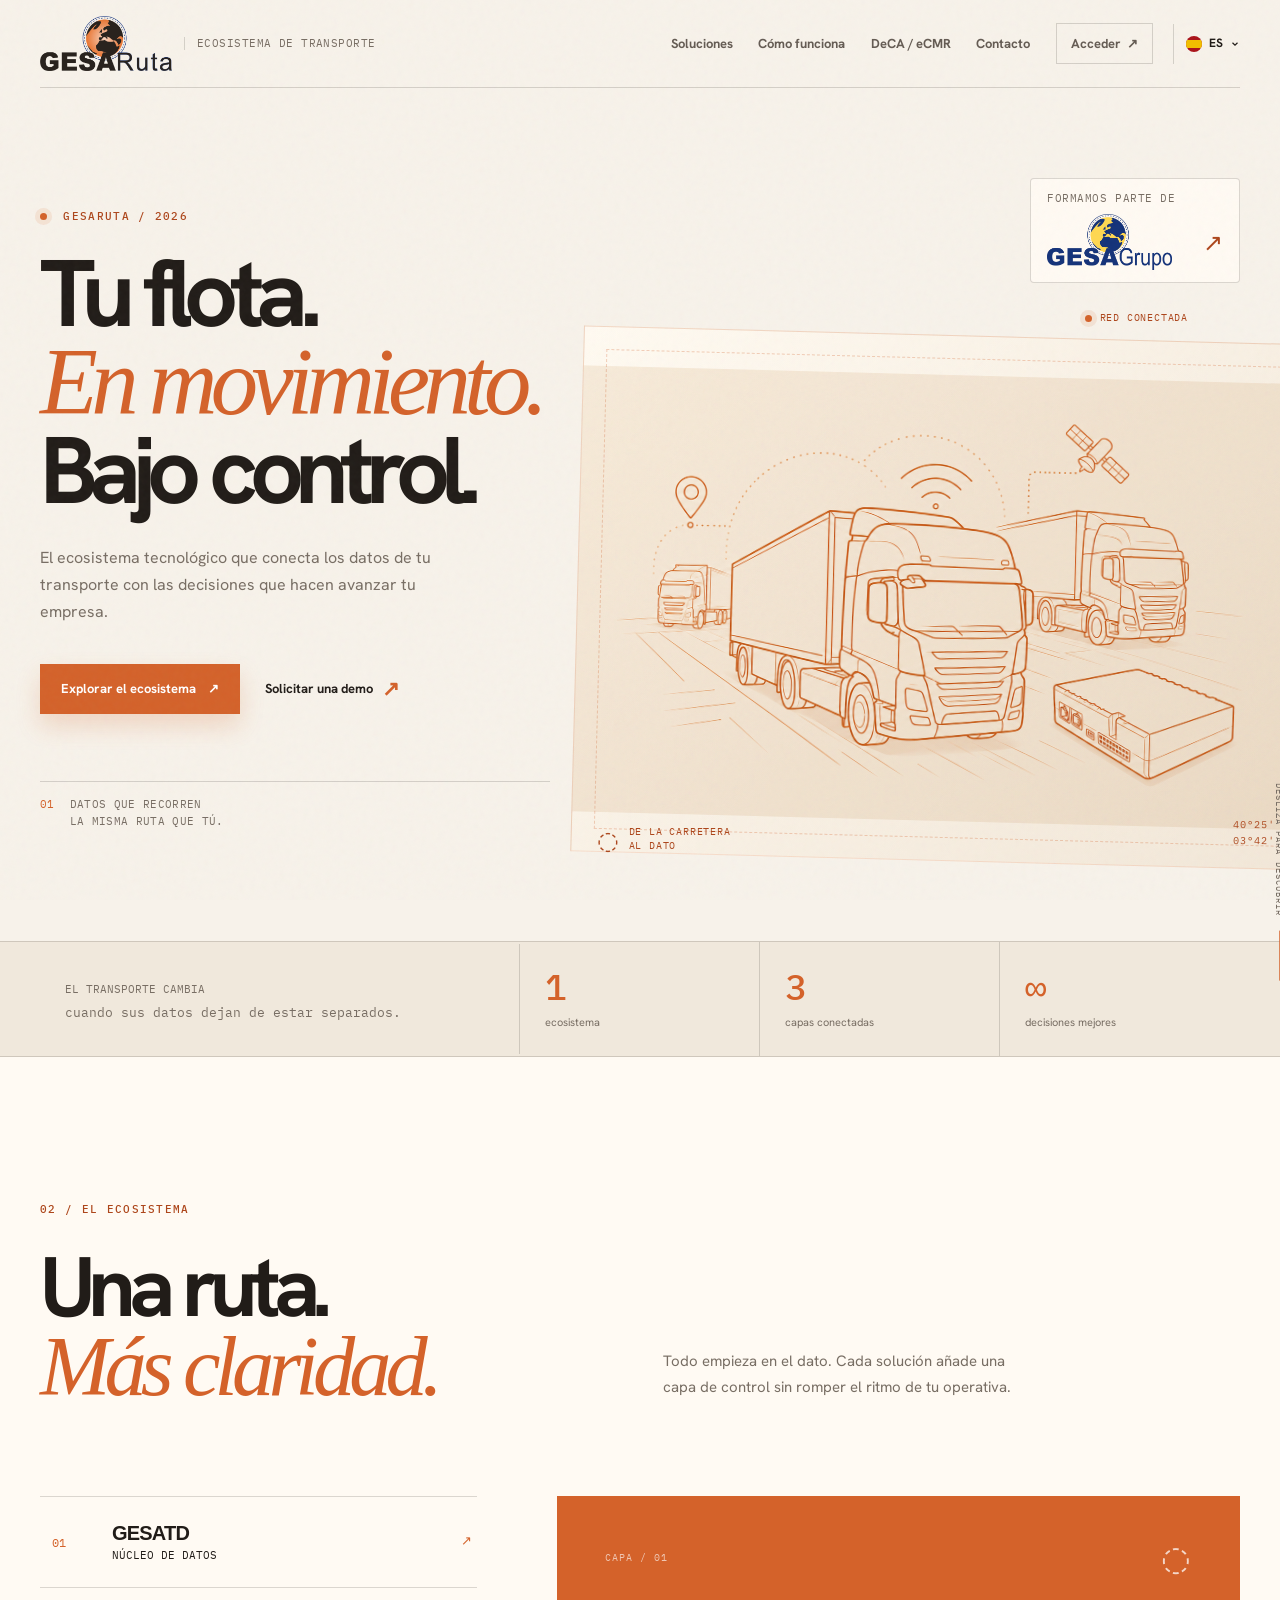
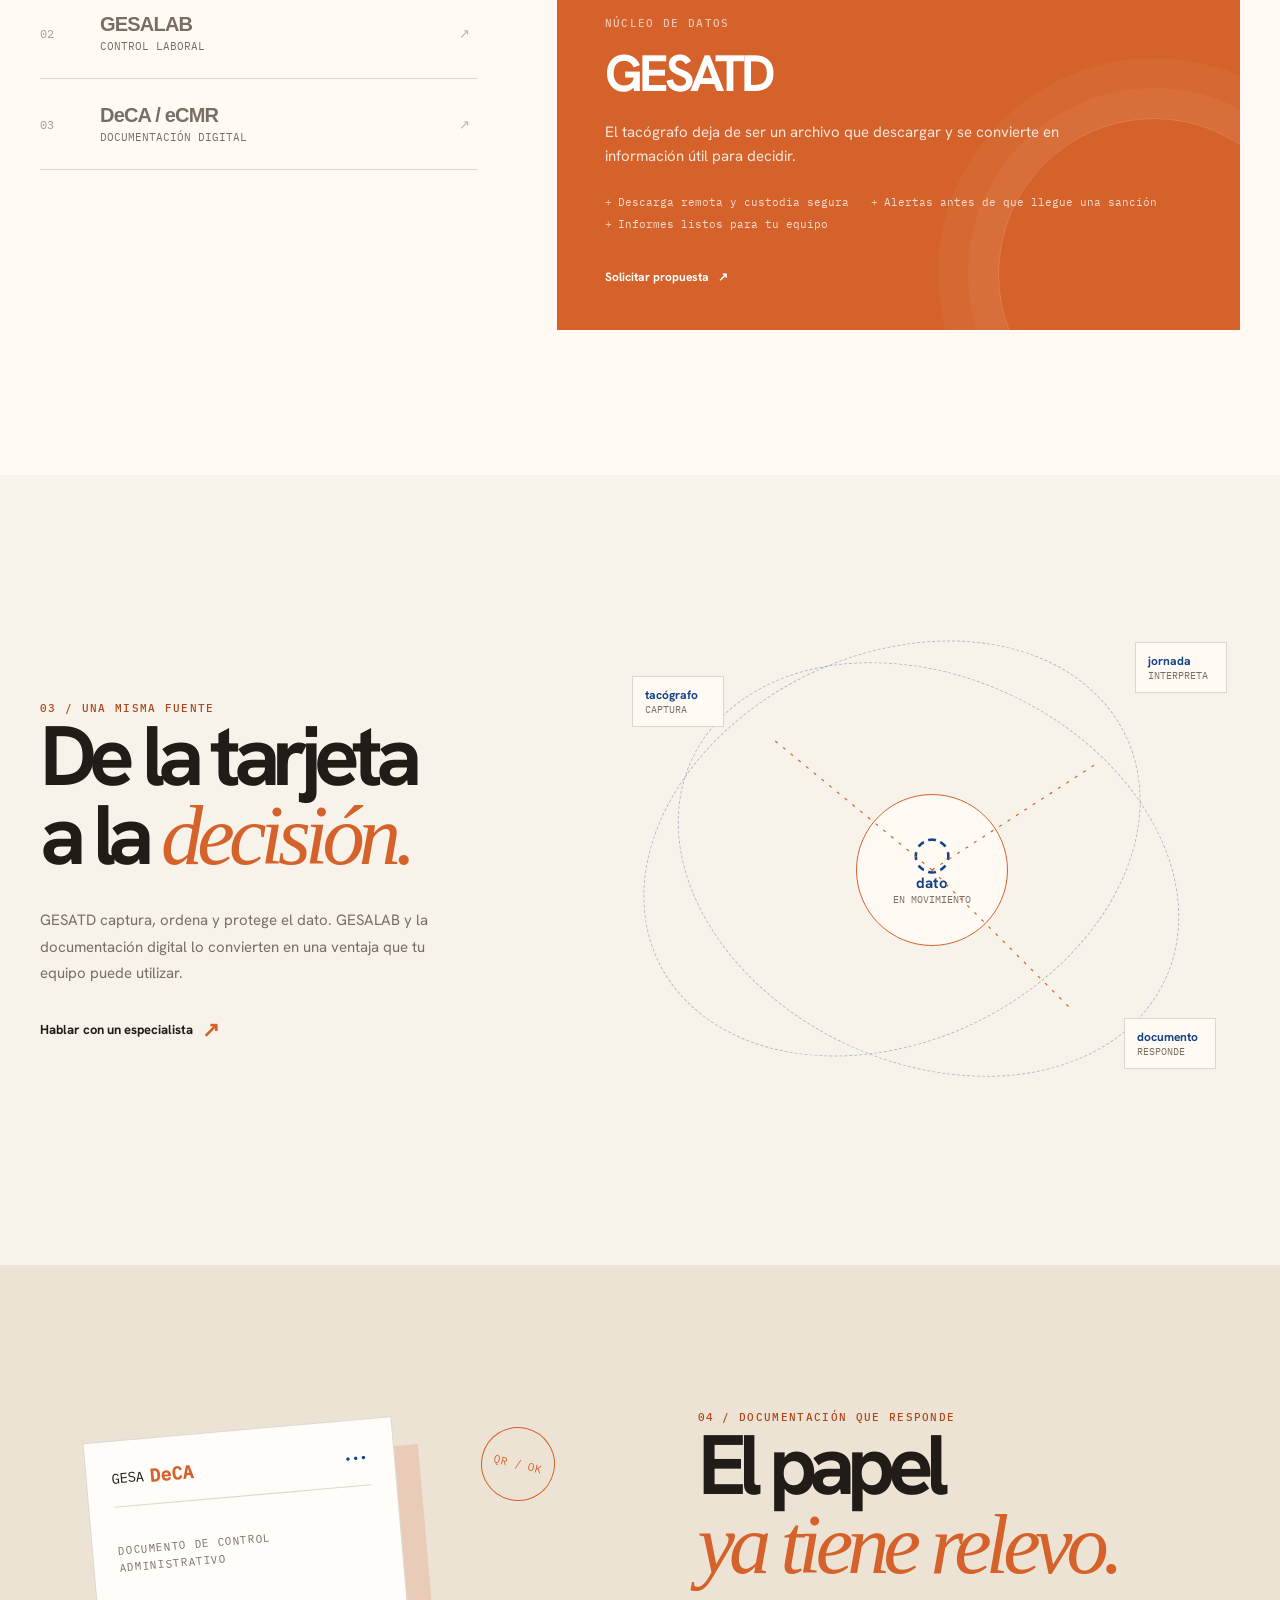
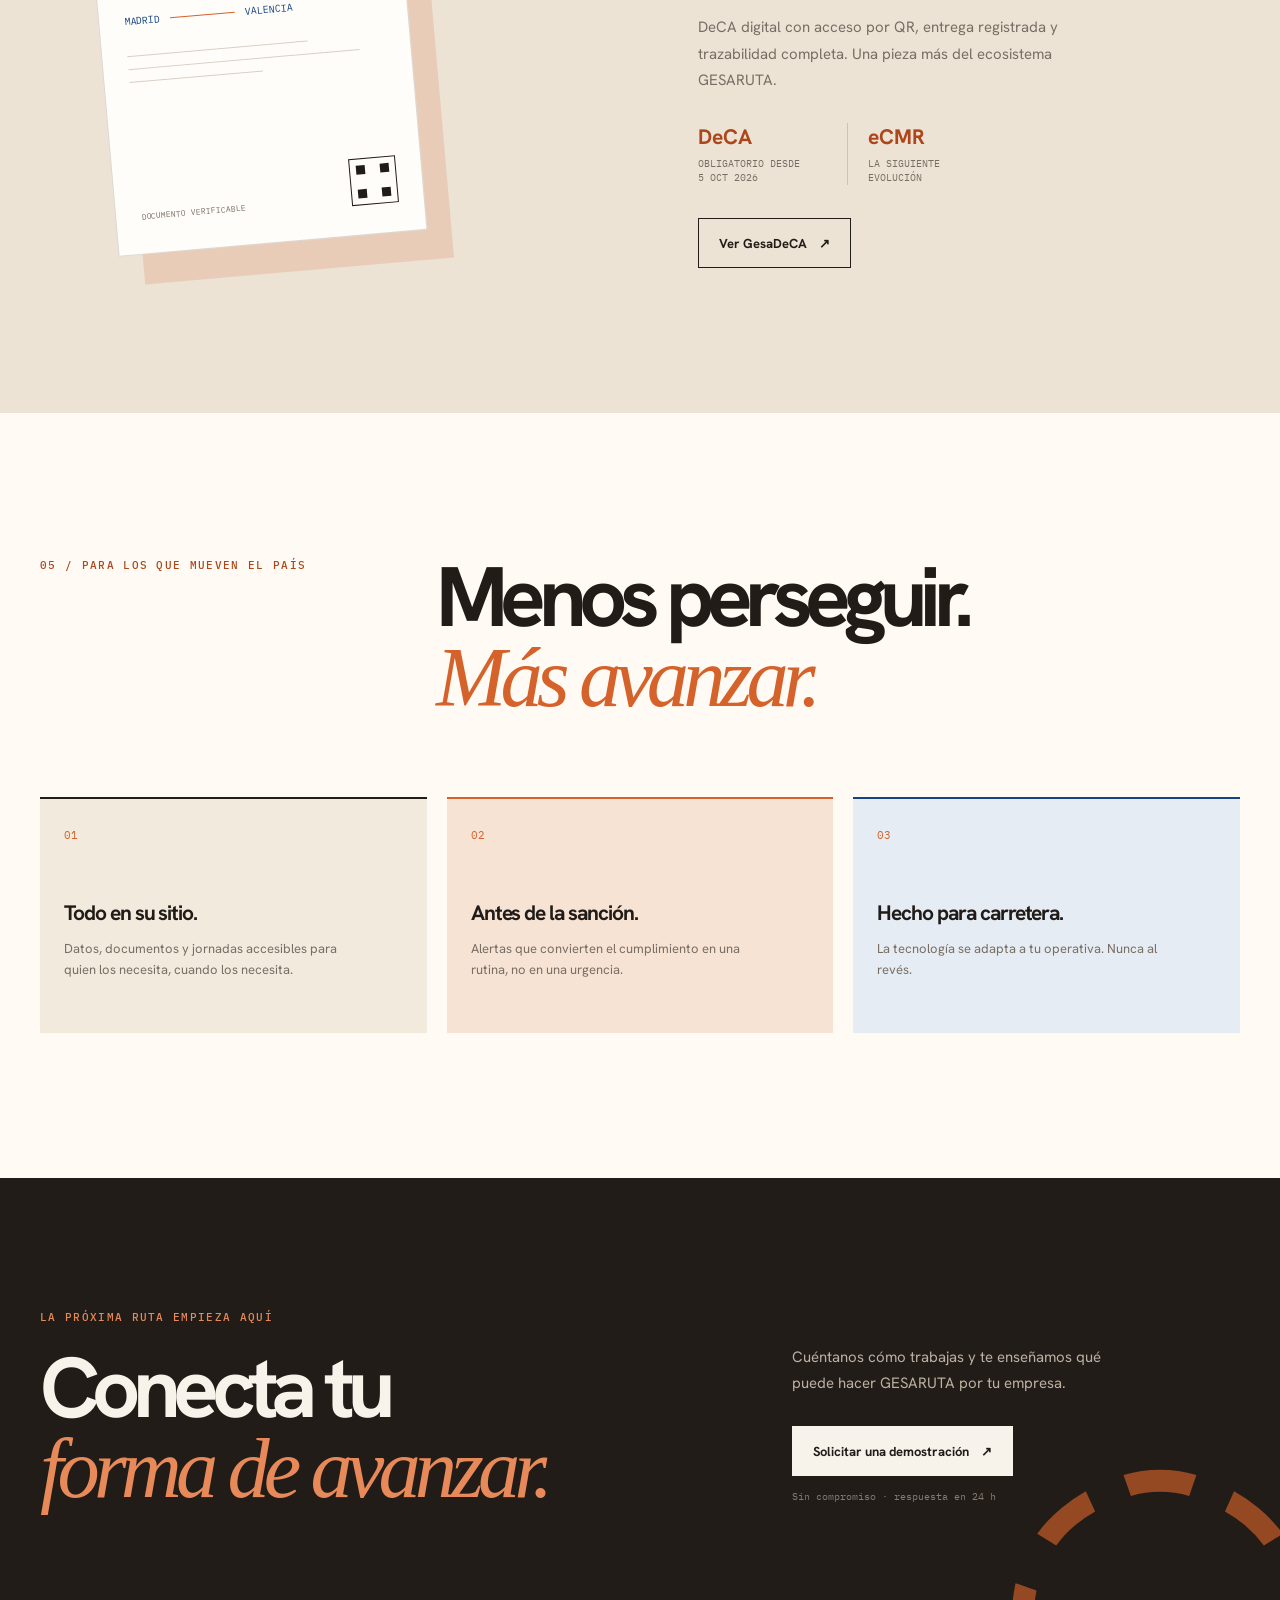
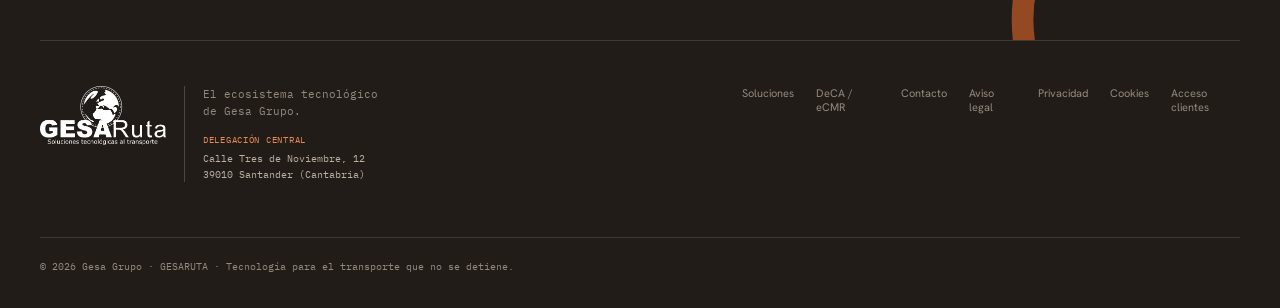
==== commit 070fb194: "Añade aviso legal y políticas de GESARUTA Incorpora una página legal con aviso legal, privacidad, té" ====
--- a/index.html
+++ b/index.html
@@ -6,7 +6,7 @@
     <meta name="description" content="GESARUTA conecta los datos, las jornadas y la documentación de tu empresa de transporte.">
     <meta name="theme-color" content="#f7f2ea">
     <link rel="icon" type="image/png" href="/assets/gesaruta-logo.png">
-    <link rel="stylesheet" href="/styles.css?v=selection-2">
+    <link rel="stylesheet" href="/styles.css?v=translation-banner-2">
     <title>GESARUTA · Ecosistema tecnológico de transporte</title>
     <!-- Google tag (gtag.js) -->
     <script async src="https://www.googletagmanager.com/gtag/js?id=G-MJ1S7P0BSZ"></script>
@@ -16,19 +16,8 @@
       gtag('js', new Date());
       gtag('config', 'G-MJ1S7P0BSZ');
     </script>
-    <script>
-      function googleTranslateElementInit() {
-        new google.translate.TranslateElement({
-          pageLanguage: 'es',
-          includedLanguages: 'ca,eu,gl,en,fr,de,it,pt',
-          autoDisplay: false,
-        }, 'google_translate_element');
-      }
-    </script>
-    <script src="https://translate.google.com/translate_a/element.js?cb=googleTranslateElementInit" defer></script>
   </head>
   <body>
-    <div id="google_translate_element" aria-hidden="true"></div>
     <div class="grain" aria-hidden="true"></div>
     <header class="site-header">
       <a class="brand" href="#inicio" aria-label="GESARUTA, volver al inicio">
@@ -196,10 +185,10 @@
     <footer class="site-footer">
       <div class="shell footer-inner">
         <div class="footer-brand"><a href="#inicio"><img src="/assets/gesaruta-logo-white.png" alt="GESARUTA"></a><div class="footer-brand-copy"><p>El ecosistema tecnológico<br>de Gesa Grupo.</p><address><span>DELEGACIÓN CENTRAL</span>Calle Tres de Noviembre, 12<br>39010 Santander (Cantabria)</address></div></div>
-        <div class="footer-links"><a href="#soluciones">Soluciones</a><a href="https://deca.gesaruta.com/deca">DeCA / eCMR</a><a href="/contacto/">Contacto</a><a href="https://deca.gesaruta.com">Acceso clientes</a></div>
+        <div class="footer-links"><a href="#soluciones">Soluciones</a><a href="https://deca.gesaruta.com/deca">DeCA / eCMR</a><a href="/contacto/">Contacto</a><a href="/legal/#aviso-legal">Aviso legal</a><a href="/legal/#privacidad">Privacidad</a><a href="/legal/#cookies">Cookies</a><a href="https://deca.gesaruta.com">Acceso clientes</a></div>
         <p class="footer-legal">© 2026 Gesa Grupo · GESARUTA · Tecnología para el transporte que no se detiene.</p>
       </div>
     </footer>
-    <script src="/script.js?v=selection-2" defer></script>
+    <script src="/script.js?v=translate-direct-1" defer></script>
   </body>
 </html>
--- a/styles.css
+++ b/styles.css
@@ -40,5 +40,4 @@
 .footer-brand>a{display:block}.footer-brand img{filter:none;opacity:1}
 .footer-brand-copy{padding-left:18px;border-left:1px solid rgba(247,242,234,.2)}.footer-brand p{padding-left:0;border-left:0}.footer-brand address{margin-top:14px;color:#bdb0a2;font:10px/1.55 IBMPlexMono,monospace;font-style:normal}.footer-brand address span{display:block;margin-bottom:4px;color:#e78a59;font-size:9px;letter-spacing:.08em}
 @media(max-width:650px){.footer-brand-copy{padding-left:0;border-left:0}}
-#google_translate_element{position:absolute;width:1px;height:1px;overflow:hidden;clip:rect(0 0 0 0);white-space:nowrap}
 @media(max-width:650px){.documentation-grid{gap:26px}.deca-card{min-height:380px;margin-bottom:0}.documentation-copy{padding-top:0}}
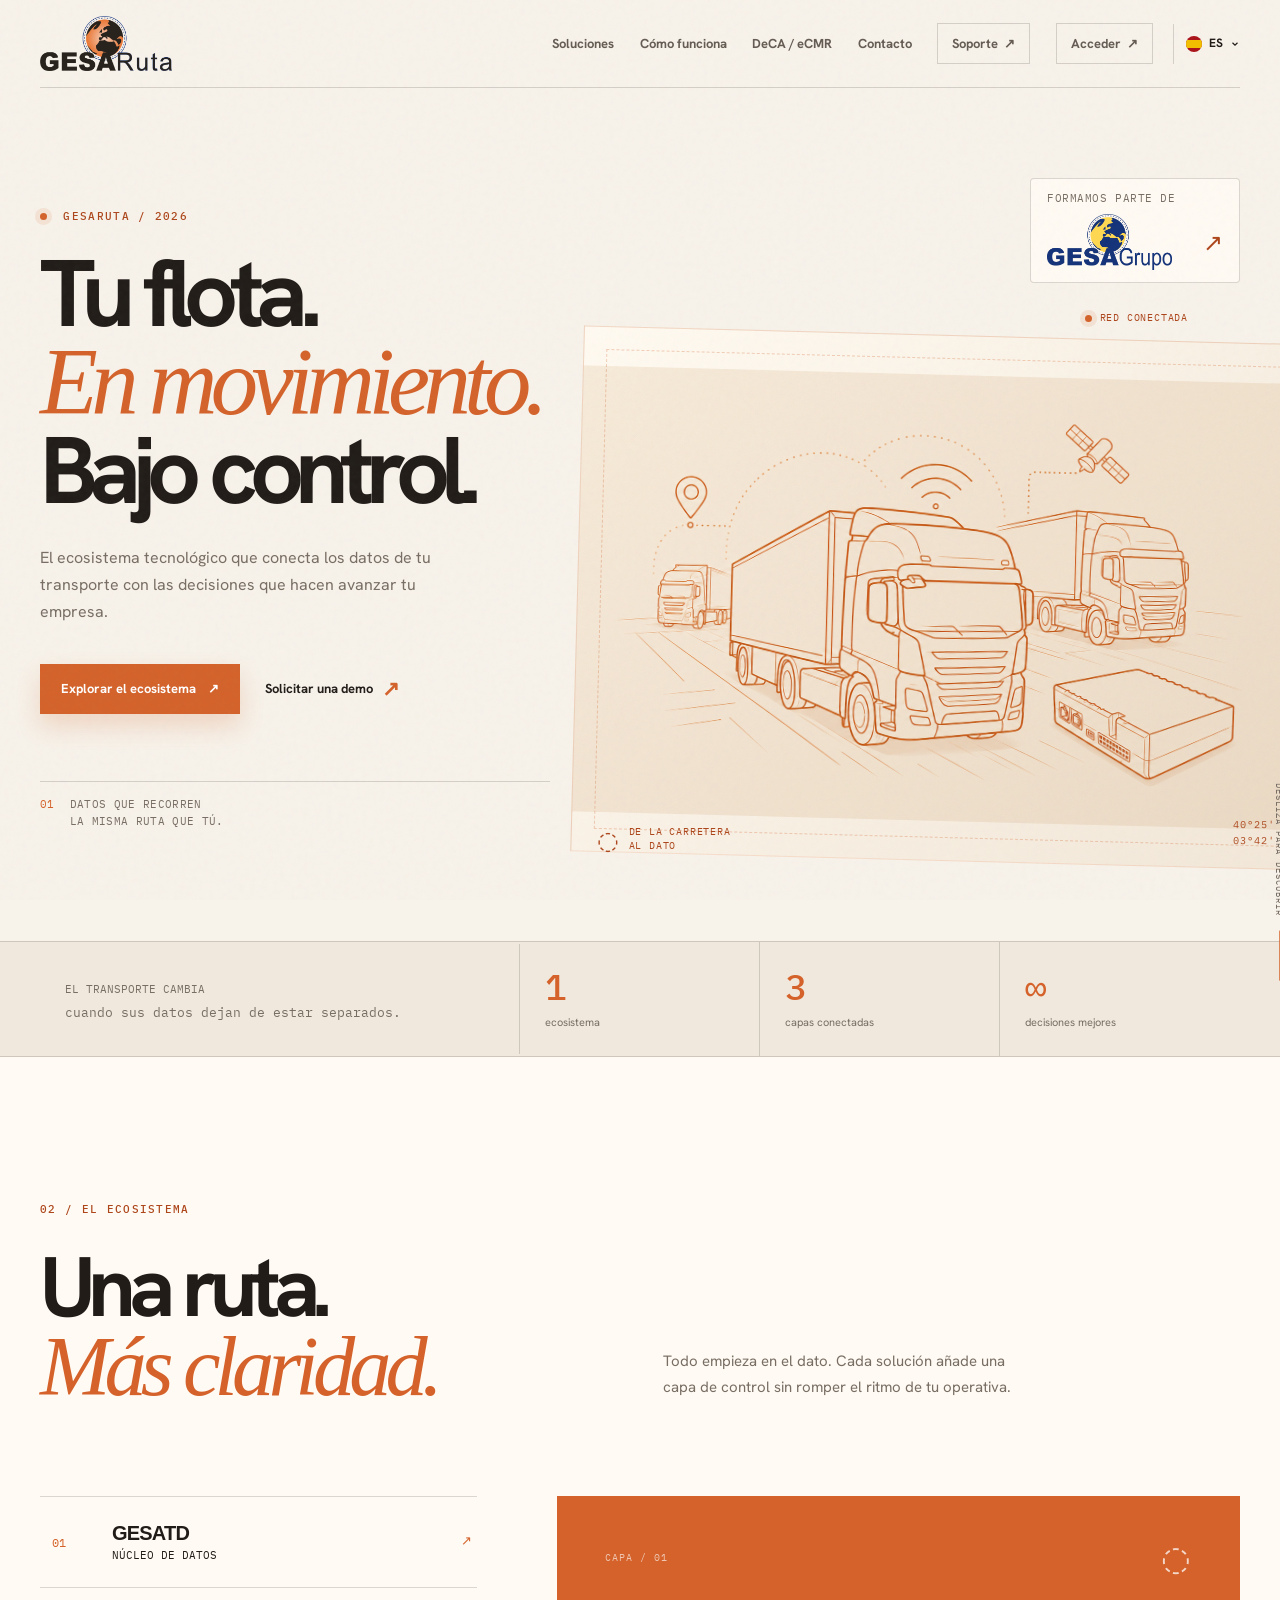
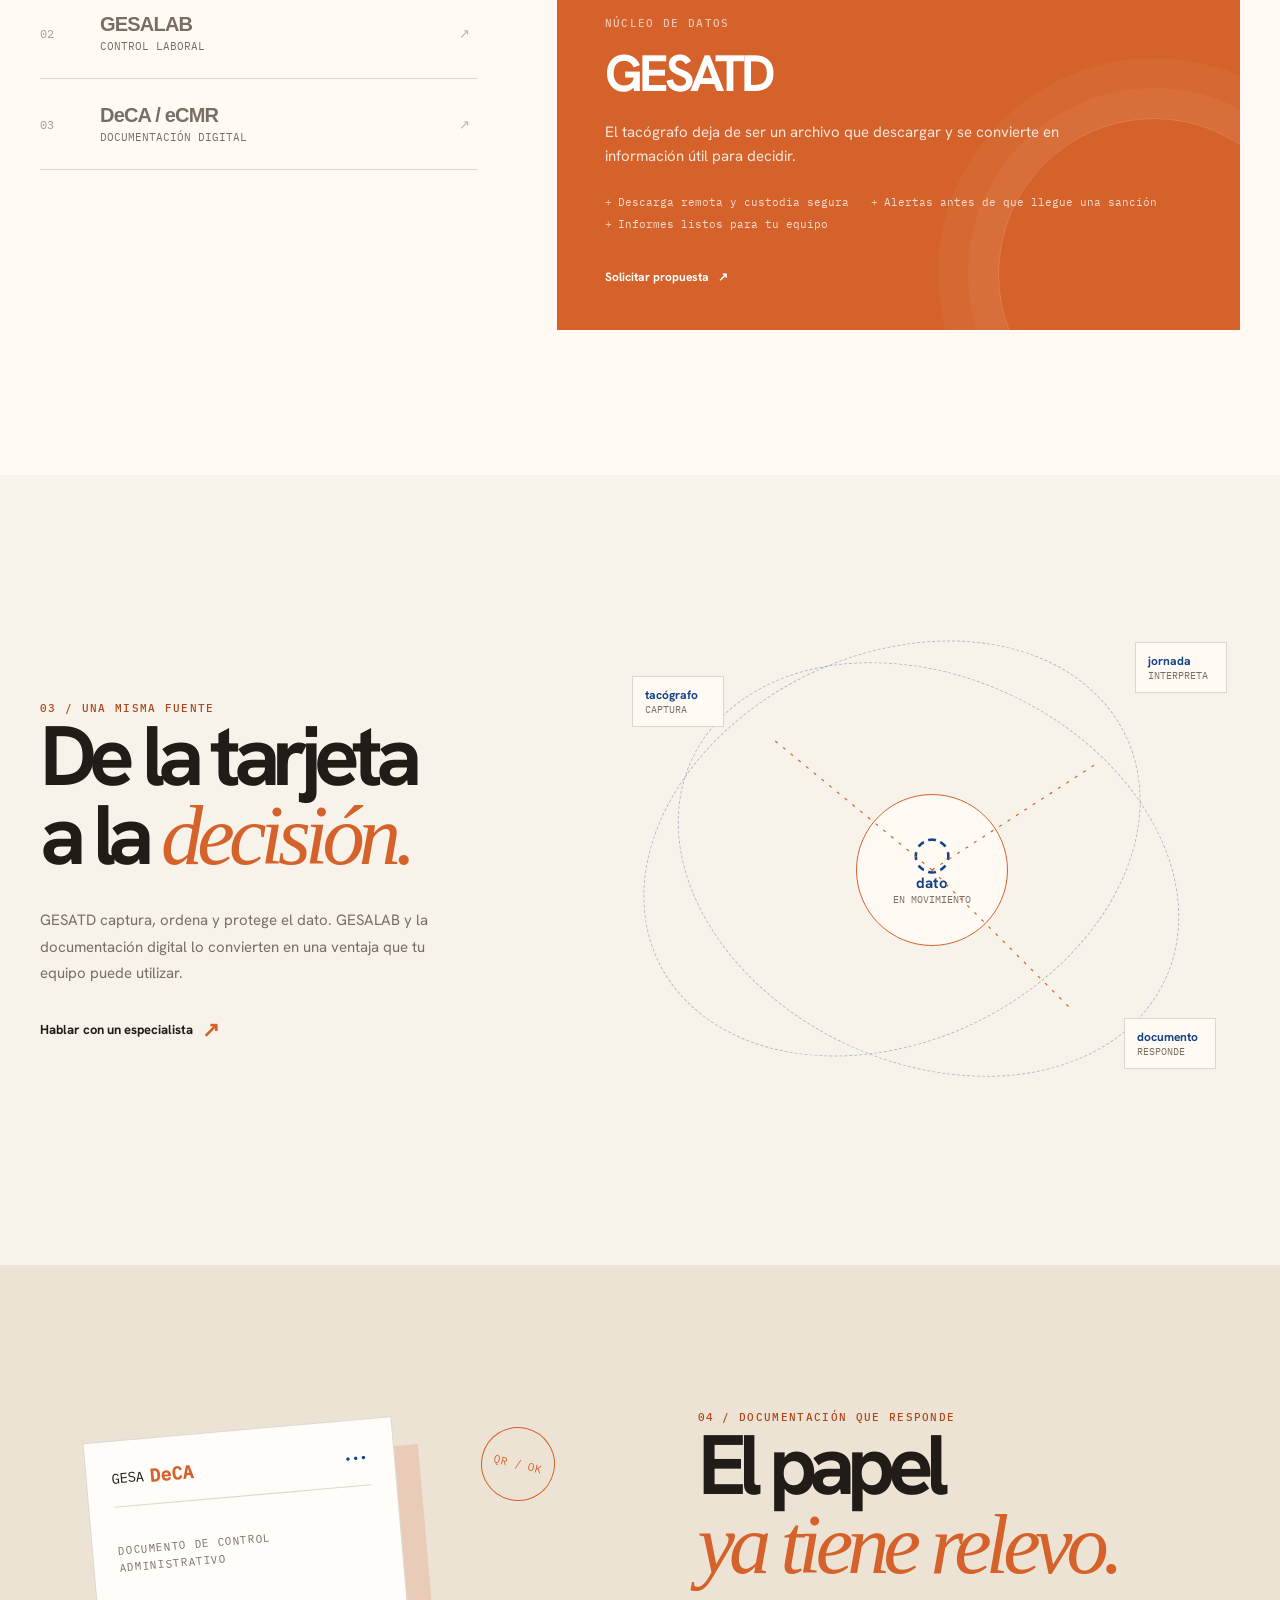
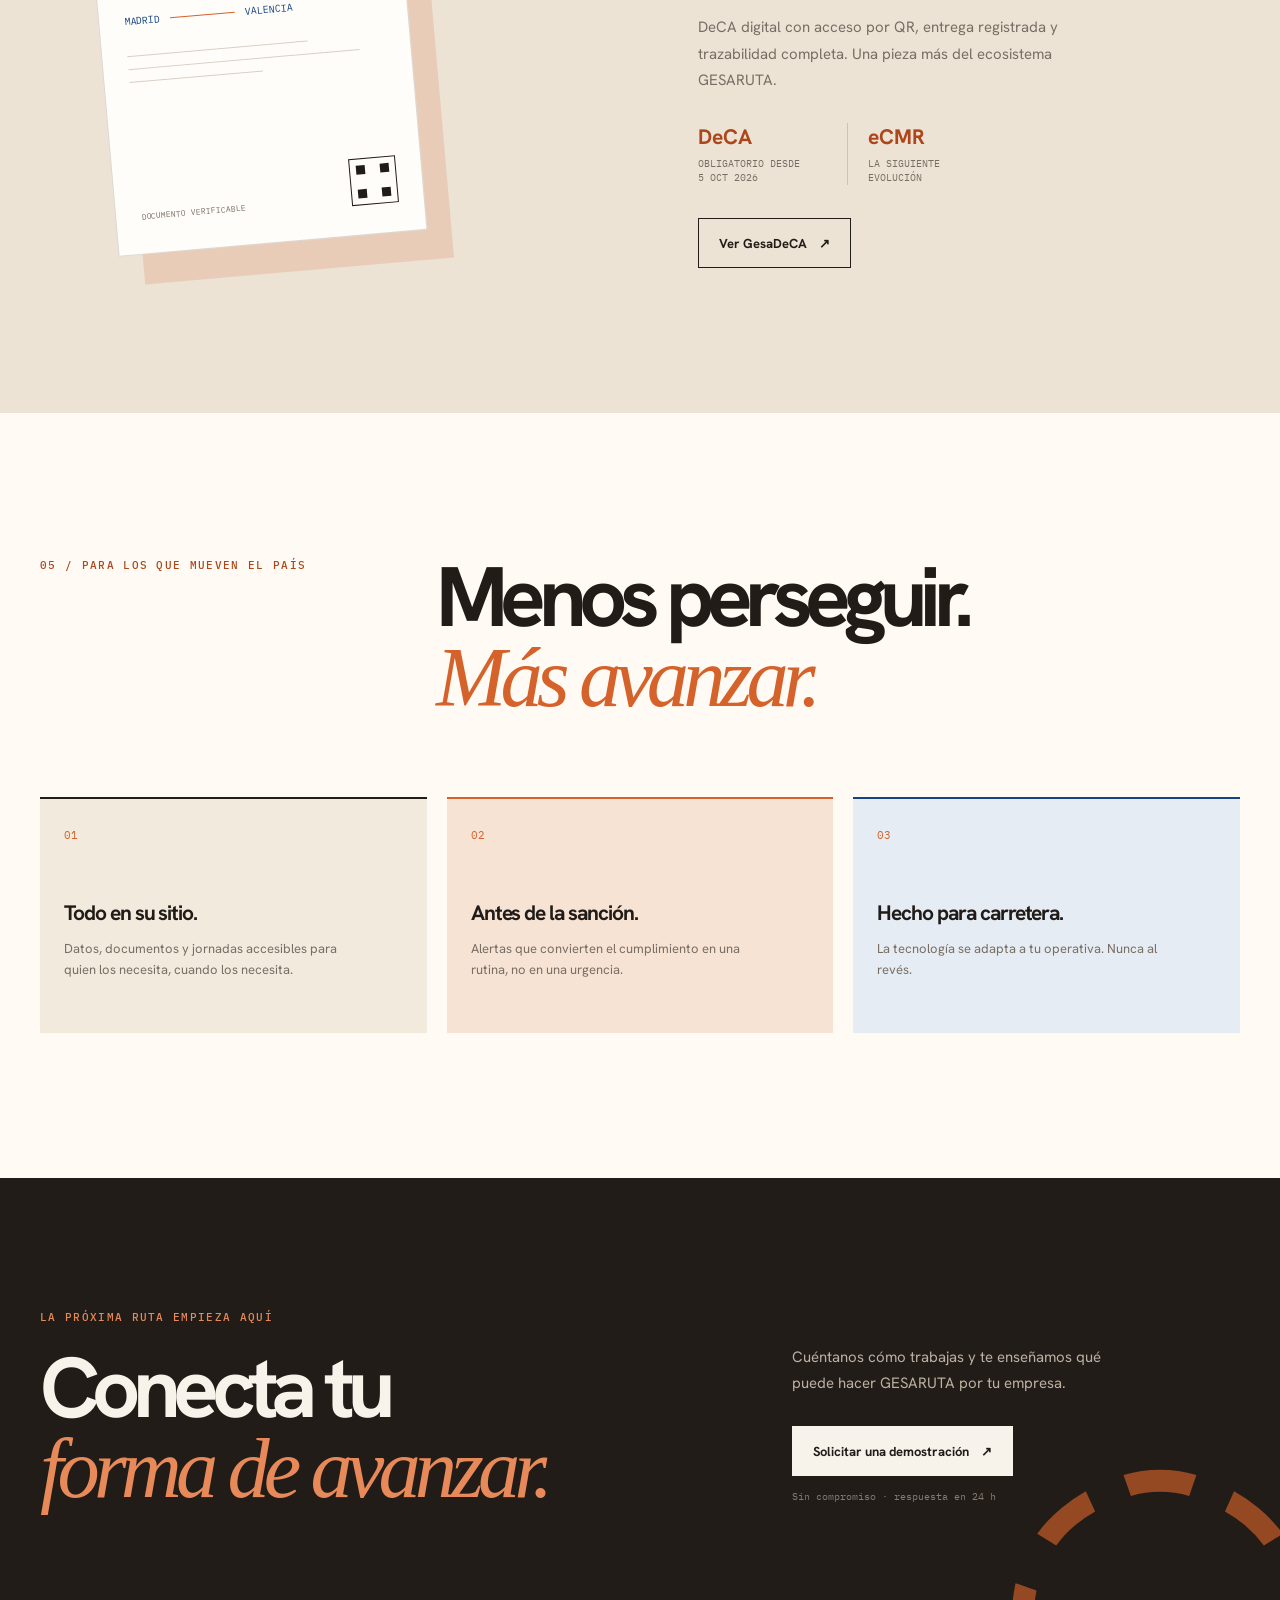
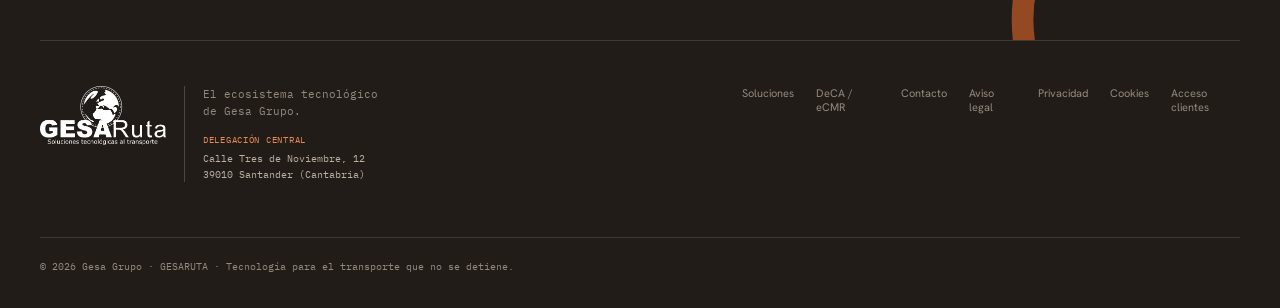
==== commit 4799cb2e: "Actualiza el encabezado y añade soporte remoto Elimina el texto descriptivo junto al logotipo en los" ====
--- a/index.html
+++ b/index.html
@@ -22,7 +22,6 @@
     <header class="site-header">
       <a class="brand" href="#inicio" aria-label="GESARUTA, volver al inicio">
         <img src="/assets/gesaruta-logo.png" alt="GESARUTA">
-        <span>ecosistema de transporte</span>
       </a>
       <button class="menu-toggle" type="button" aria-expanded="false" aria-controls="main-navigation">
         <span></span><span></span><span class="sr-only">Abrir menú</span>
@@ -32,6 +31,7 @@
         <a href="#como-funciona">Cómo funciona</a>
         <a href="#documentacion">DeCA / eCMR</a>
         <a href="/contacto/">Contacto</a>
+        <a class="nav-login nav-support" href="https://download.anydesk.com/AnyDesk.exe" target="_blank" rel="noopener noreferrer">Soporte <span aria-hidden="true">↗</span></a>
         <a class="nav-login" href="https://deca.gesaruta.com">Acceder <span aria-hidden="true">↗</span></a>
       </nav>
       <div class="language-selector">
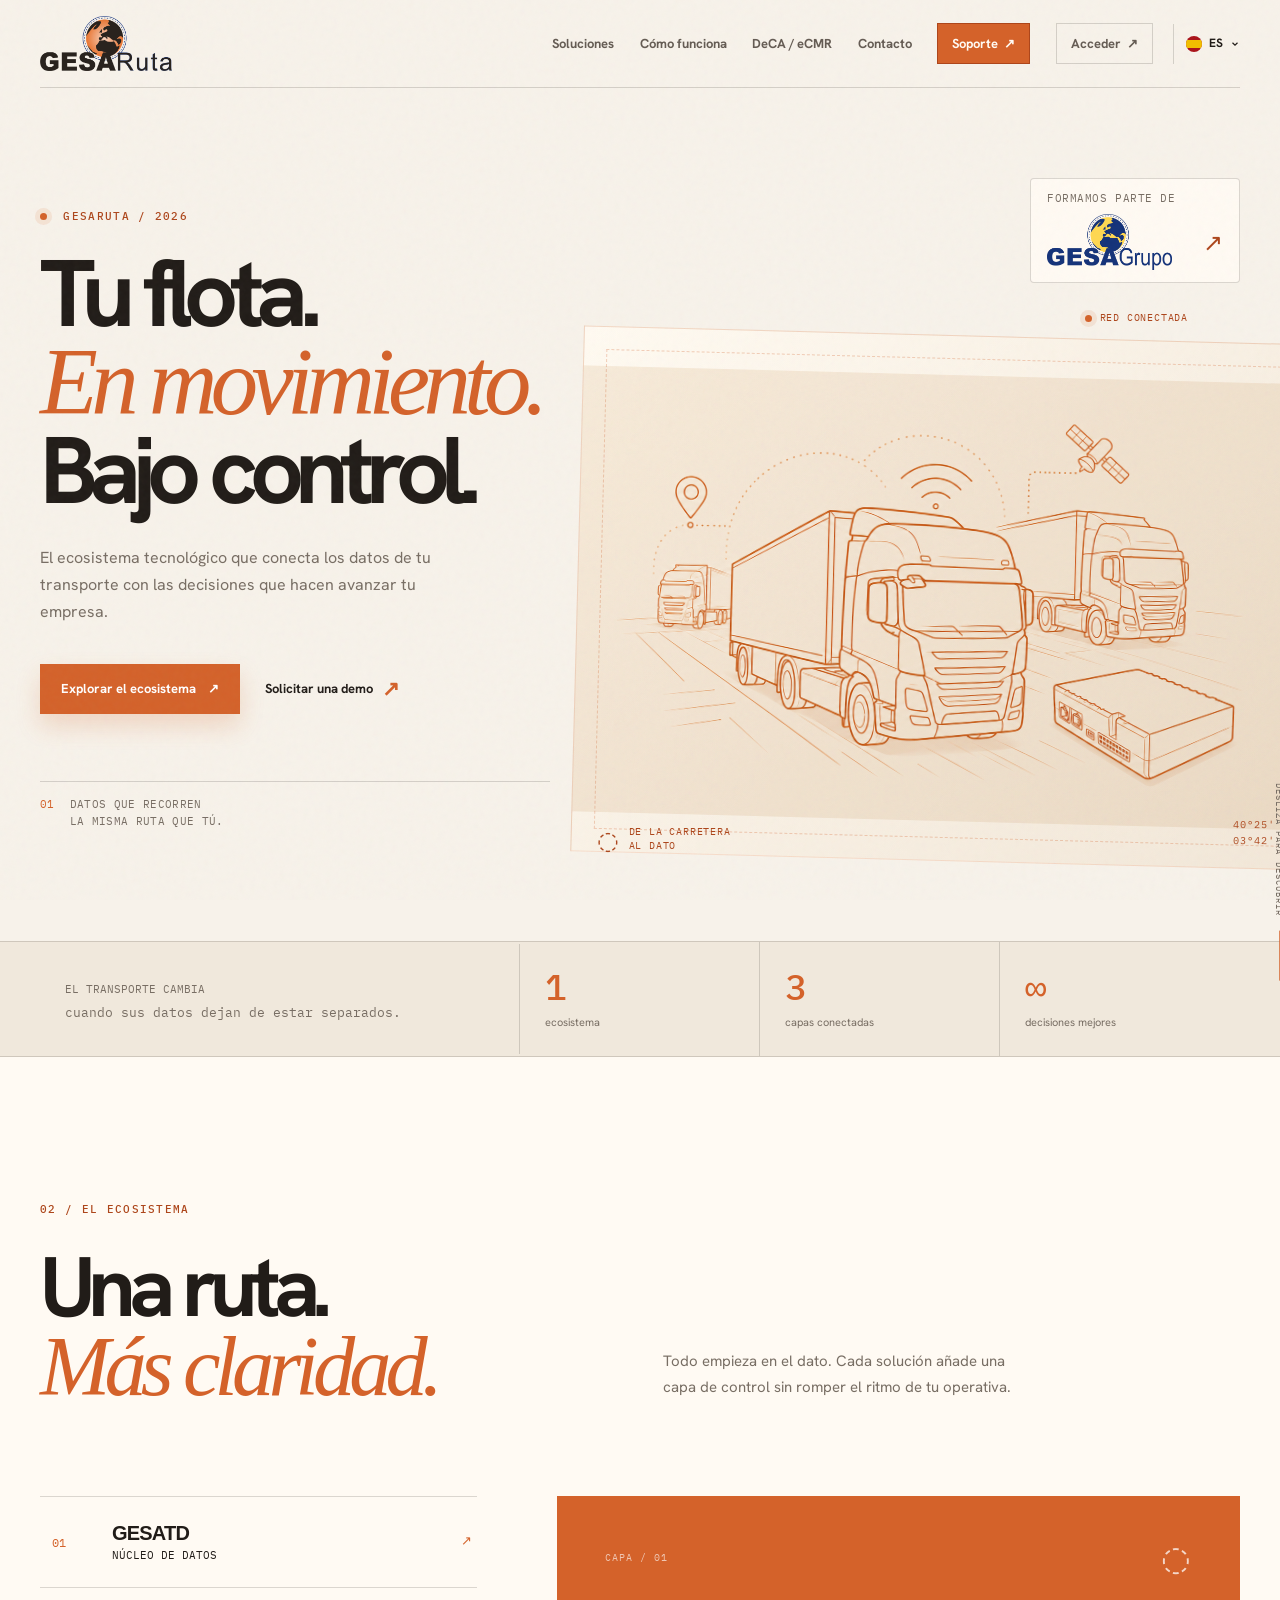
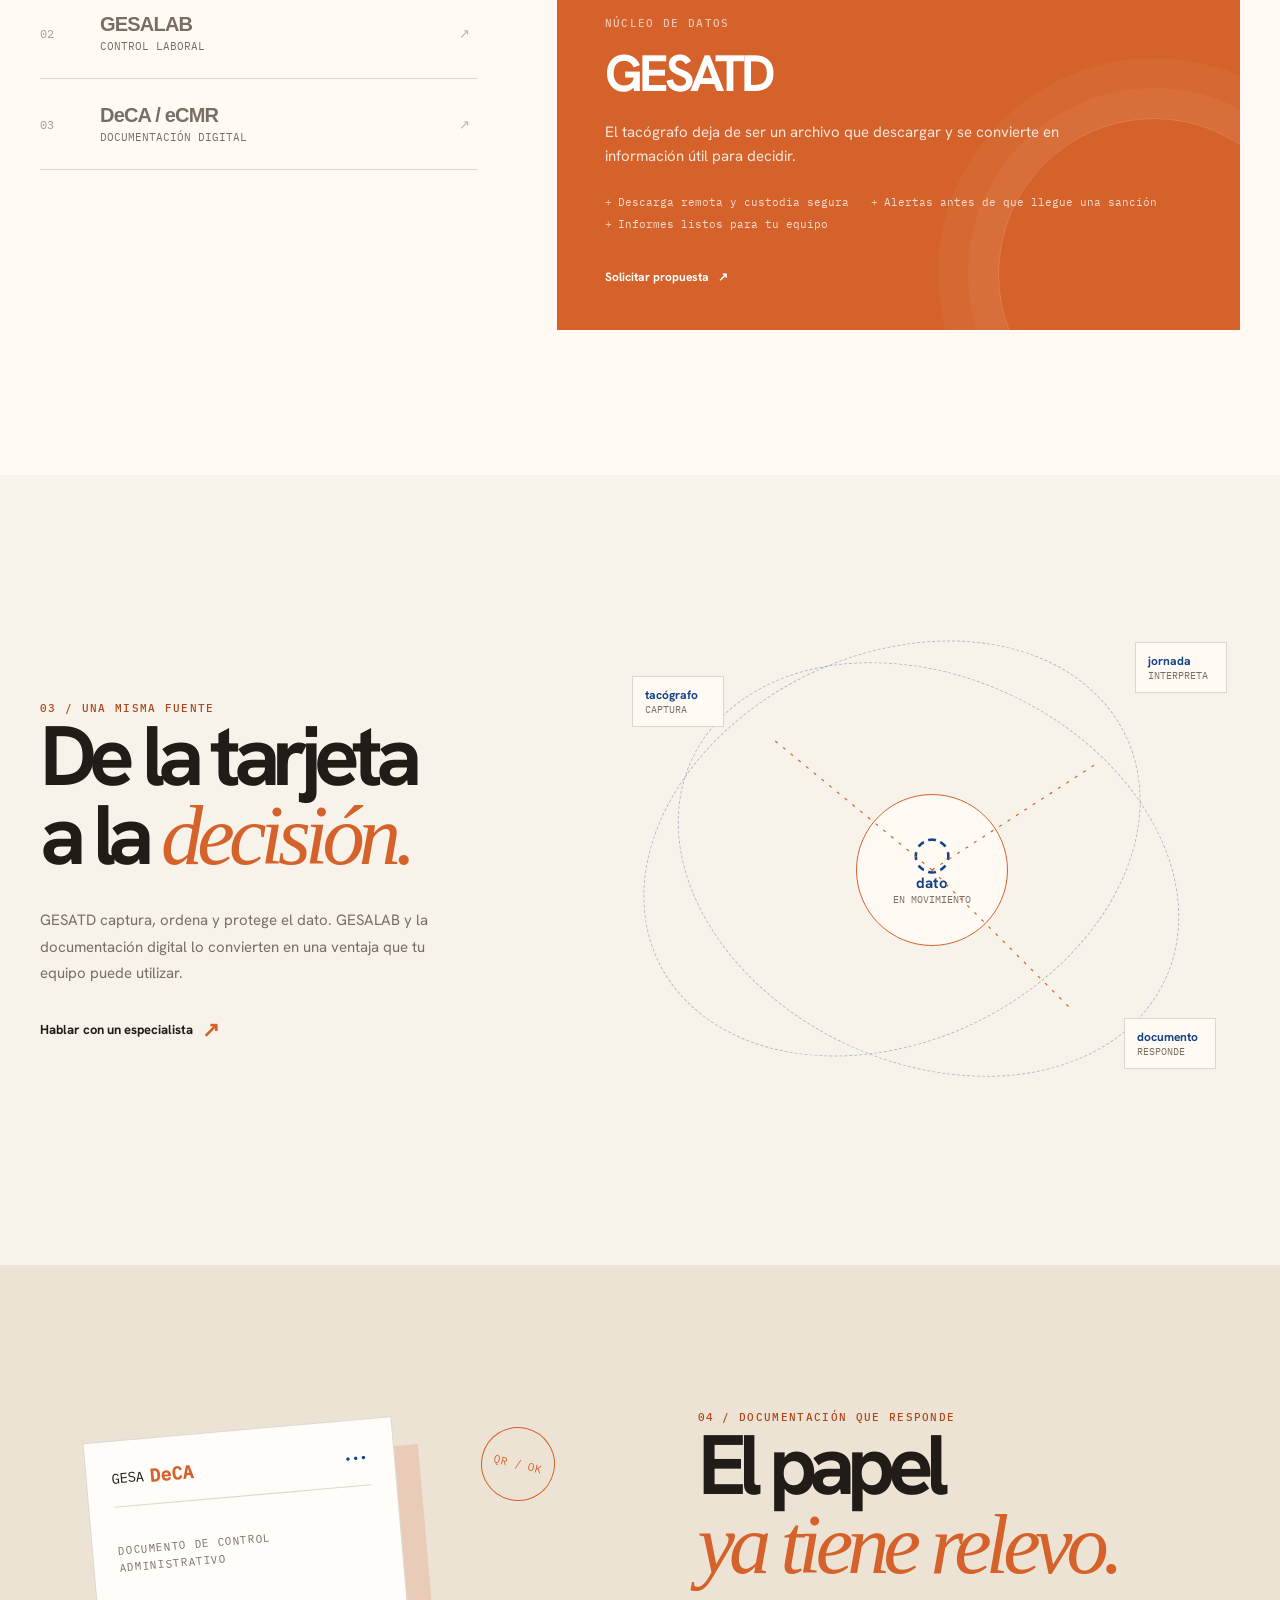
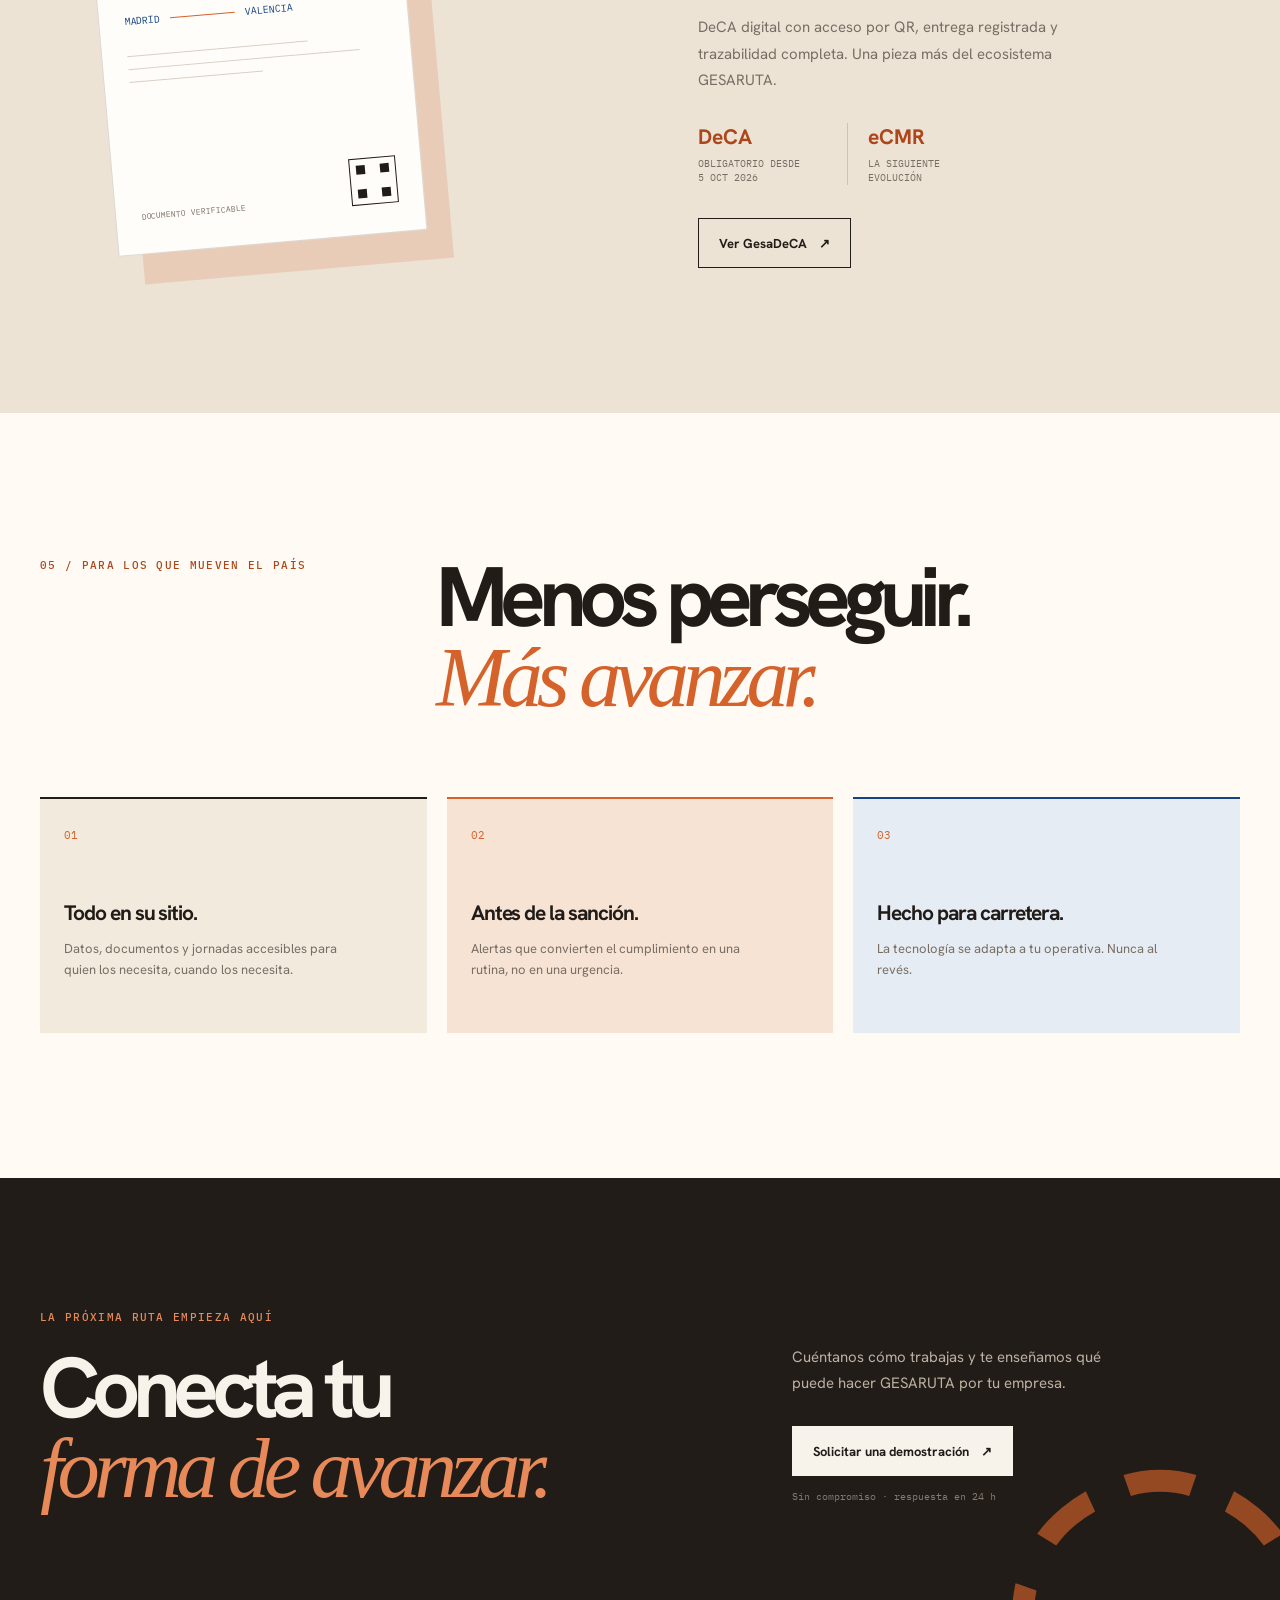
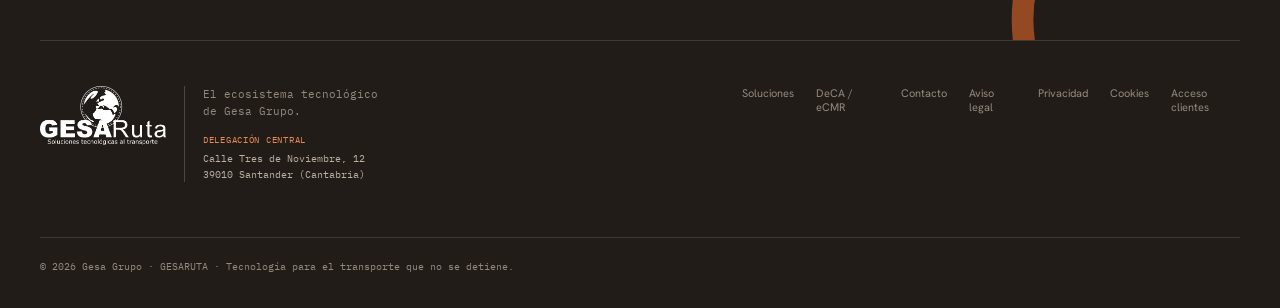
==== commit 47706dc6: "Destaca el botón de soporte en naranja Aplica tonos naranjas al acceso de soporte y actualiza la ver" ====
--- a/index.html
+++ b/index.html
@@ -6,7 +6,7 @@
     <meta name="description" content="GESARUTA conecta los datos, las jornadas y la documentación de tu empresa de transporte.">
     <meta name="theme-color" content="#f7f2ea">
     <link rel="icon" type="image/png" href="/assets/gesaruta-logo.png">
-    <link rel="stylesheet" href="/styles.css?v=translation-banner-2">
+    <link rel="stylesheet" href="/styles.css?v=support-orange-1">
     <title>GESARUTA · Ecosistema tecnológico de transporte</title>
     <!-- Google tag (gtag.js) -->
     <script async src="https://www.googletagmanager.com/gtag/js?id=G-MJ1S7P0BSZ"></script>
--- a/styles.css
+++ b/styles.css
@@ -41,3 +41,5 @@
 .footer-brand-copy{padding-left:18px;border-left:1px solid rgba(247,242,234,.2)}.footer-brand p{padding-left:0;border-left:0}.footer-brand address{margin-top:14px;color:#bdb0a2;font:10px/1.55 IBMPlexMono,monospace;font-style:normal}.footer-brand address span{display:block;margin-bottom:4px;color:#e78a59;font-size:9px;letter-spacing:.08em}
 @media(max-width:650px){.footer-brand-copy{padding-left:0;border-left:0}}
 @media(max-width:650px){.documentation-grid{gap:26px}.deca-card{min-height:380px;margin-bottom:0}.documentation-copy{padding-top:0}}
+
+.nav-support{border-color:var(--orange-dark);background:var(--orange);color:#fffaf3!important}.nav-support:hover{border-color:var(--orange-dark);background:var(--orange-dark);color:#fffaf3!important}
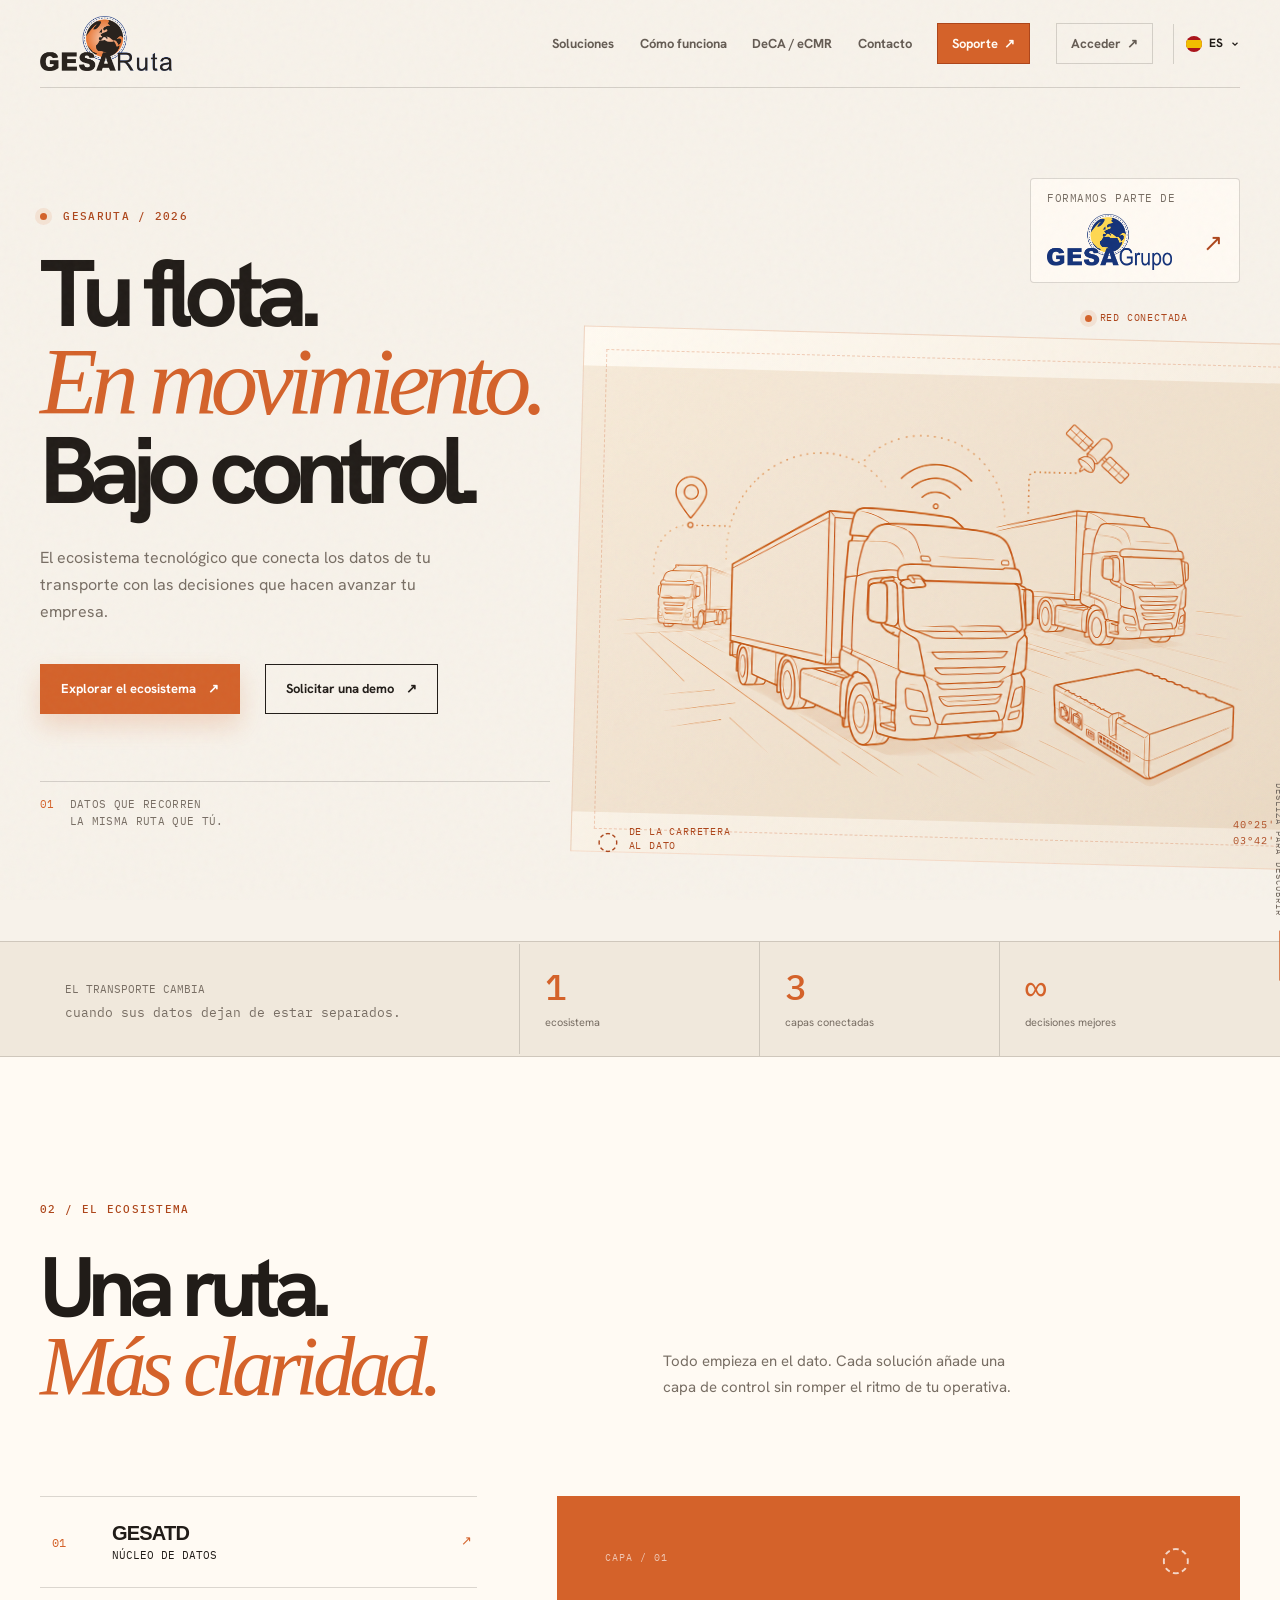
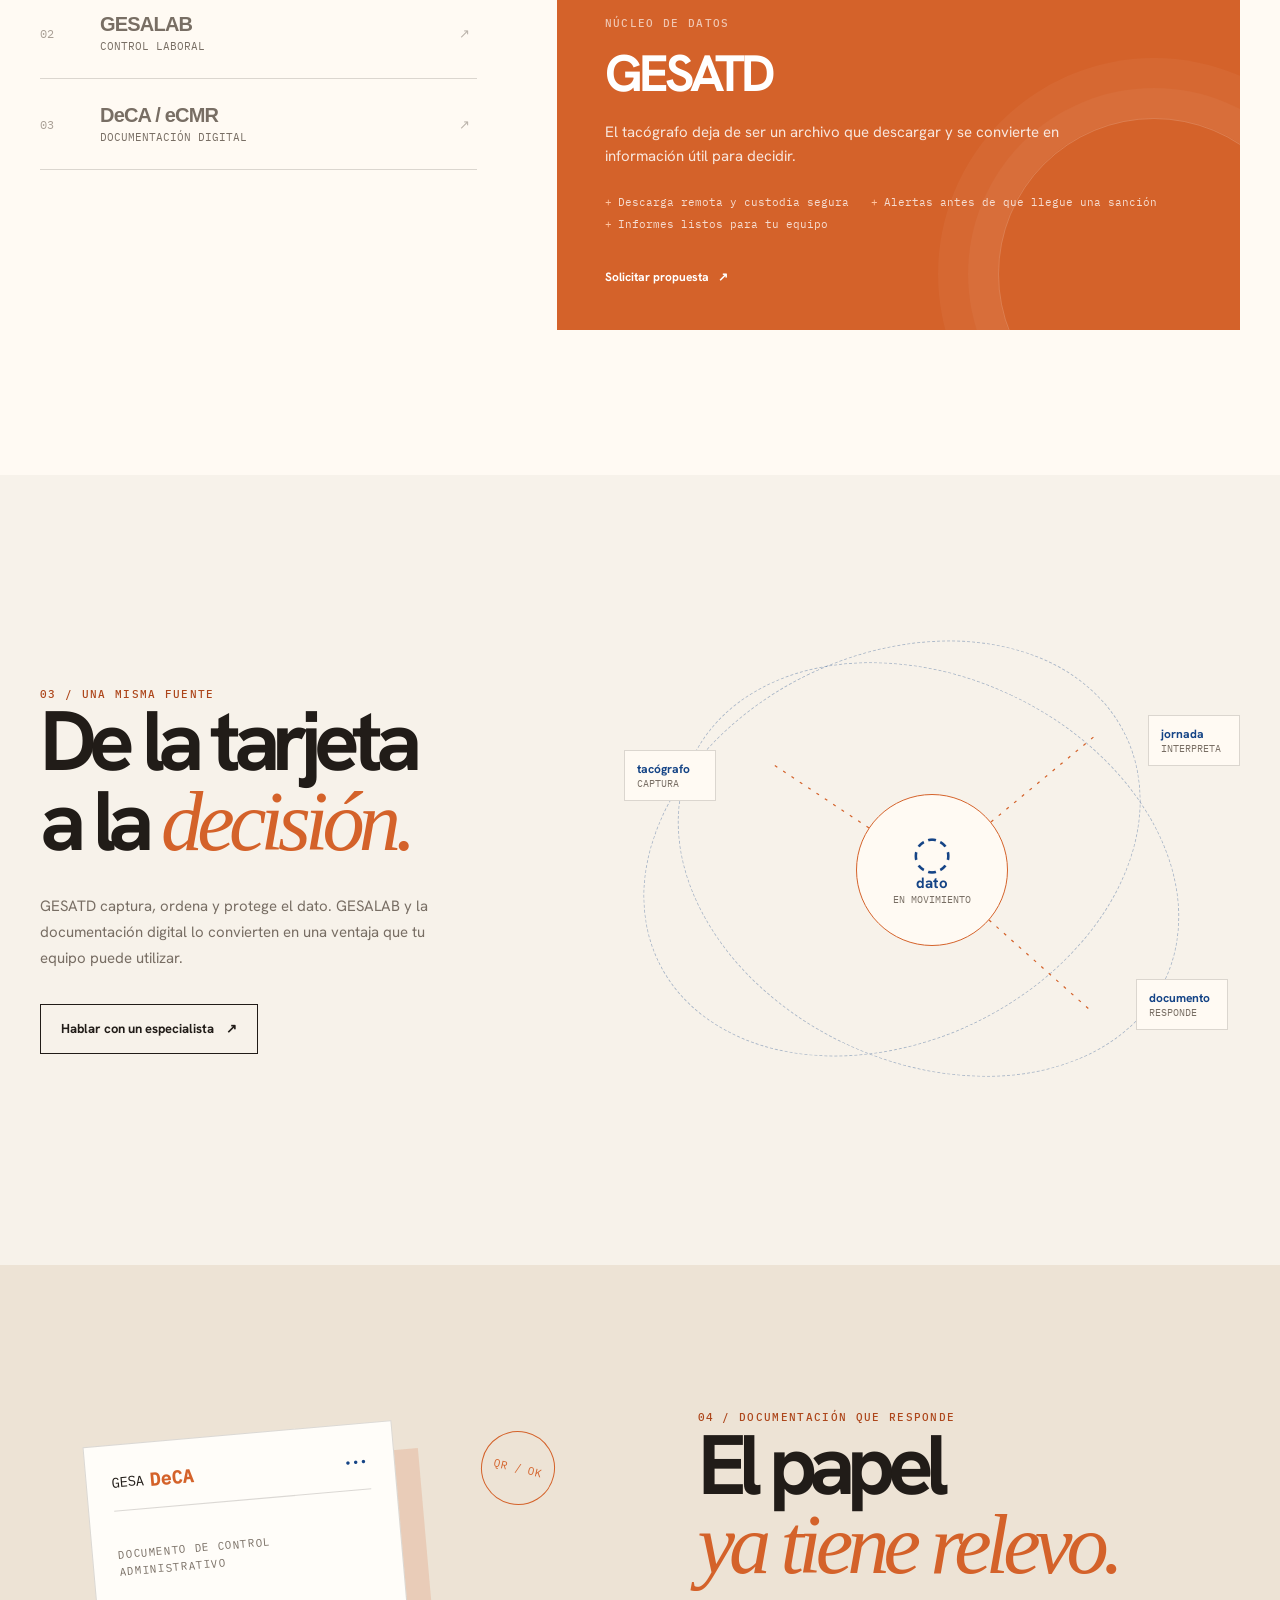
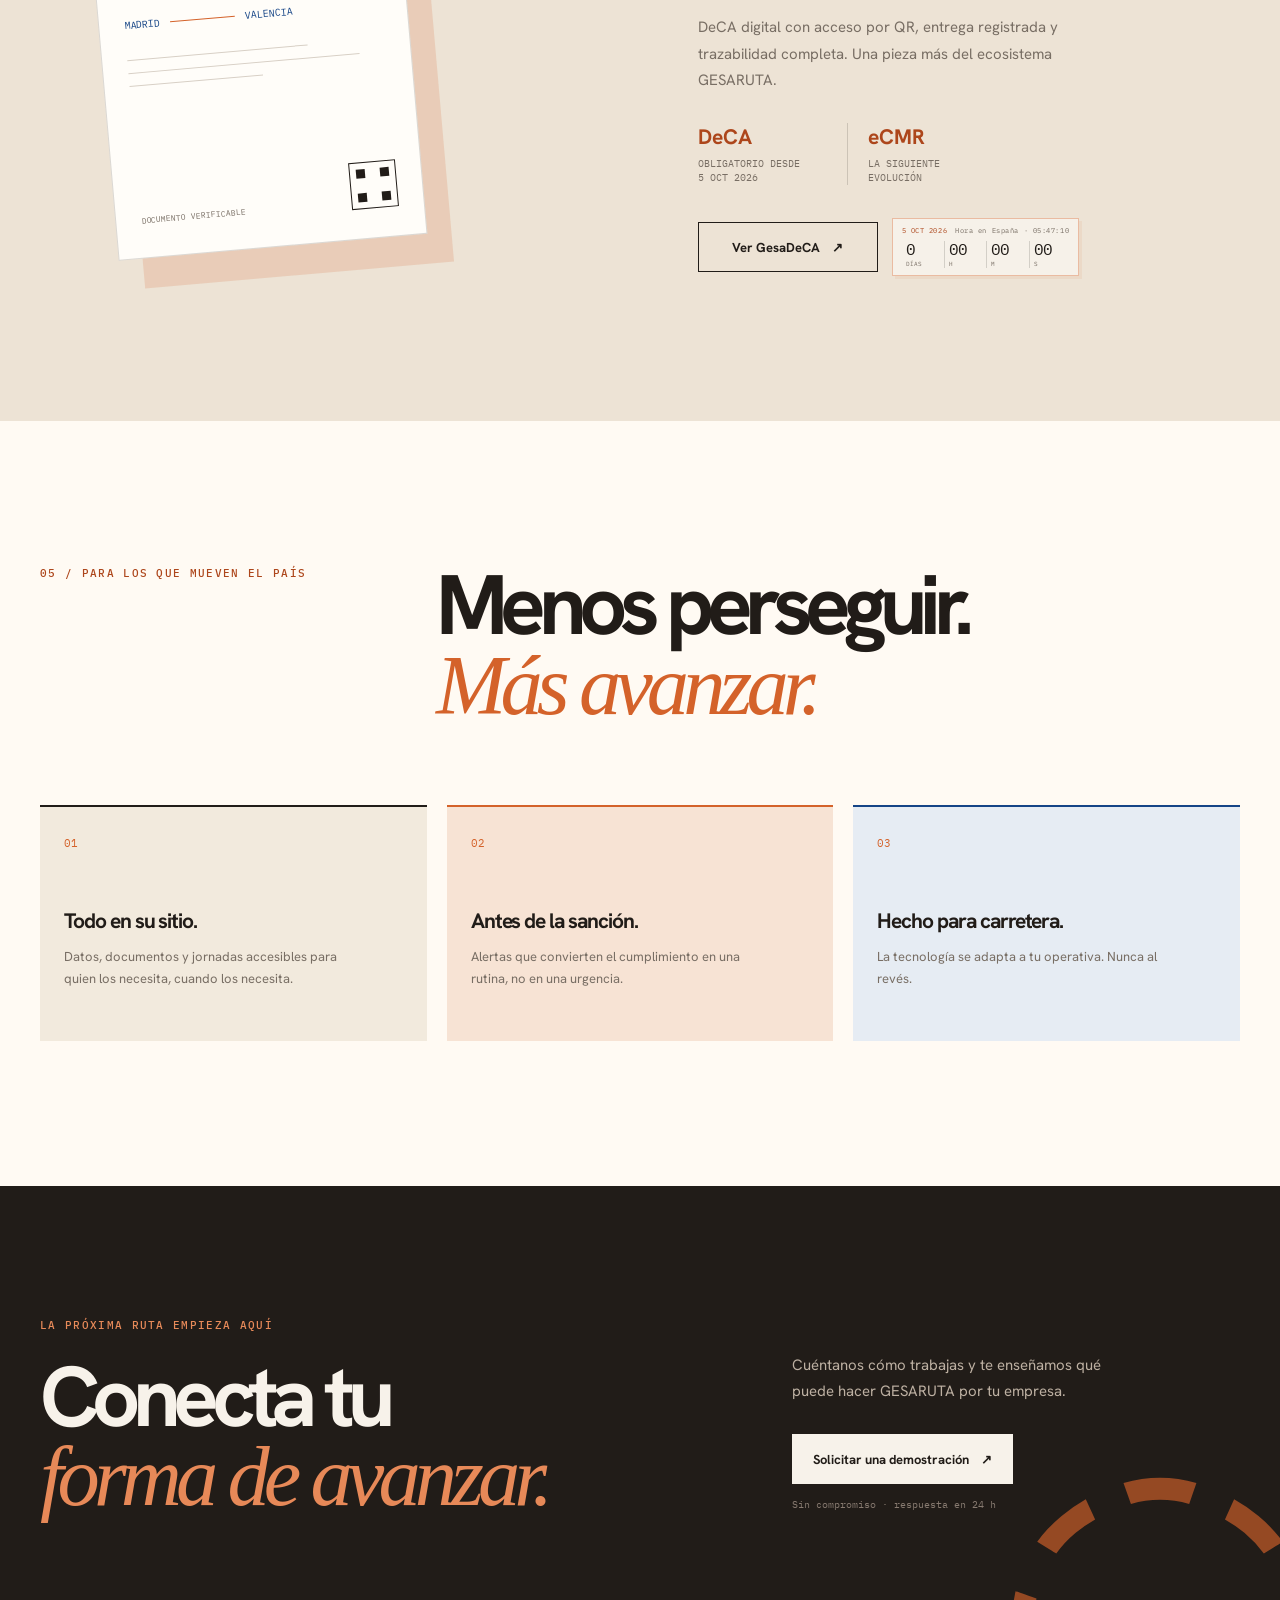
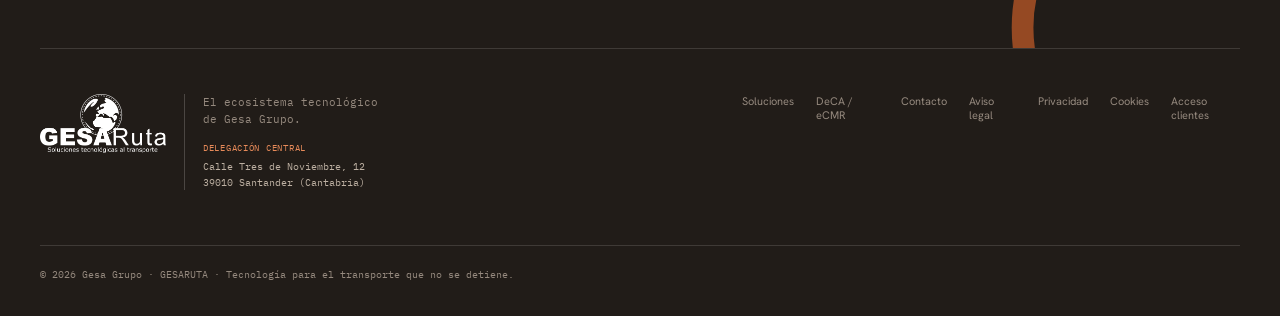
==== commit 0e10fe45: "Ajusta diagrama, contador y botones de la web" ====
--- a/index.html
+++ b/index.html
@@ -63,7 +63,7 @@
             <p class="hero-intro">El ecosistema tecnológico que conecta los datos de tu transporte con las decisiones que hacen avanzar tu empresa.</p>
             <div class="hero-actions">
               <a class="button button-primary" href="#soluciones">Explorar el ecosistema <span aria-hidden="true">↗</span></a>
-              <a class="text-link" href="mailto:hola@gesaruta.com?subject=Quiero%20conocer%20GESARUTA">Solicitar una demo <span aria-hidden="true">↗</span></a>
+              <a class="button button-outline" href="mailto:hola@gesaruta.com?subject=Quiero%20conocer%20GESARUTA">Solicitar una demo <span aria-hidden="true">↗</span></a>
             </div>
             <div class="hero-note"><span>01</span><span>Datos que recorren<br>la misma ruta que tú.</span></div>
 
@@ -126,7 +126,7 @@
             <p class="overline">03 / UNA MISMA FUENTE</p>
             <h2>De la tarjeta<br>a la <em>decisión.</em></h2>
             <p>GESATD captura, ordena y protege el dato. GESALAB y la documentación digital lo convierten en una ventaja que tu equipo puede utilizar.</p>
-            <a class="text-link" href="mailto:hola@gesaruta.com?subject=Quiero%20hablar%20con%20un%20especialista">Hablar con un especialista <span aria-hidden="true">↗</span></a>
+            <a class="button button-outline" href="mailto:hola@gesaruta.com?subject=Quiero%20hablar%20con%20un%20especialista">Hablar con un especialista <span aria-hidden="true">↗</span></a>
           </div>
           <div class="data-visual reveal reveal-delay" aria-label="Flujo del dato de tacógrafo a jornada y documento">
             <div class="orbit orbit-one"></div><div class="orbit orbit-two"></div>
@@ -134,7 +134,7 @@
             <div class="data-node node-one"><b>tacógrafo</b><span>captura</span></div>
             <div class="data-node node-two"><b>jornada</b><span>interpreta</span></div>
             <div class="data-node node-three"><b>documento</b><span>responde</span></div>
-            <svg class="data-lines" viewBox="0 0 500 500" aria-hidden="true"><path d="M250 250 92 120M250 250 414 144M250 250 390 390"></path></svg>
+            <svg class="data-lines" viewBox="0 0 500 500" aria-hidden="true"><path d="M187 208 92 145M309 202 414 115M307 300 408 390"></path></svg>
           </div>
         </div>
       </section>
@@ -157,7 +157,7 @@
             <h2>El papel<br><em>ya tiene relevo.</em></h2>
             <p>DeCA digital con acceso por QR, entrega registrada y trazabilidad completa. Una pieza más del ecosistema GESARUTA.</p>
             <div class="deca-meta"><span><b>DeCA</b><small>obligatorio desde<br>5 OCT 2026</small></span><span><b>eCMR</b><small>la siguiente<br>evolución</small></span></div>
-            <a class="button button-outline" href="https://deca.gesaruta.com/deca" target="_blank" rel="noopener noreferrer">Ver GesaDeCA <span aria-hidden="true">↗</span></a>
+            <div class="deca-action-row"><a class="button button-outline" href="https://deca.gesaruta.com/deca" target="_blank" rel="noopener noreferrer">Ver GesaDeCA <span aria-hidden="true">↗</span></a><div class="deca-countdown" aria-label="Cuenta atrás hasta la obligatoriedad de DeCA"><div class="countdown-heading"><span>5 OCT 2026</span><time id="spain-time" aria-live="polite">Hora en España · --:--:--</time></div><div class="countdown-values" role="timer" aria-live="polite"><span><b id="countdown-days">--</b><small>días</small></span><span><b id="countdown-hours">--</b><small>h</small></span><span><b id="countdown-minutes">--</b><small>m</small></span><span><b id="countdown-seconds">--</b><small>s</small></span></div></div></div>
           </div>
         </div>
       </section>
@@ -189,6 +189,6 @@
         <p class="footer-legal">© 2026 Gesa Grupo · GESARUTA · Tecnología para el transporte que no se detiene.</p>
       </div>
     </footer>
-    <script src="/script.js?v=translate-direct-1" defer></script>
+    <script src="/script.js?v=deca-countdown-1" defer></script>
   </body>
 </html>
--- a/styles.css
+++ b/styles.css
@@ -41,5 +41,10 @@
 .footer-brand-copy{padding-left:18px;border-left:1px solid rgba(247,242,234,.2)}.footer-brand p{padding-left:0;border-left:0}.footer-brand address{margin-top:14px;color:#bdb0a2;font:10px/1.55 IBMPlexMono,monospace;font-style:normal}.footer-brand address span{display:block;margin-bottom:4px;color:#e78a59;font-size:9px;letter-spacing:.08em}
 @media(max-width:650px){.footer-brand-copy{padding-left:0;border-left:0}}
 @media(max-width:650px){.documentation-grid{gap:26px}.deca-card{min-height:380px;margin-bottom:0}.documentation-copy{padding-top:0}}
+.deca-countdown{max-width:430px;margin:0 0 28px;padding:18px 20px;border:1px solid rgba(212,98,42,.38);background:rgba(255,253,249,.55);box-shadow:8px 8px 0 rgba(212,98,42,.12)}.countdown-heading{display:flex;justify-content:space-between;gap:14px;margin-bottom:15px;color:var(--orange-dark);font:9px/1.45 IBMPlexMono,monospace;letter-spacing:.08em}.countdown-heading time{color:var(--muted);text-align:right}.countdown-values{display:grid;grid-template-columns:repeat(4,1fr);gap:8px}.countdown-values>span{display:flex;flex-direction:column;gap:3px;padding-left:10px;border-left:1px solid rgba(33,28,24,.16)}.countdown-values>span:first-child{padding-left:0;border-left:0}.countdown-values b{font:clamp(24px,3vw,34px)/1 IBMPlexMono,monospace;color:var(--ink);letter-spacing:-.07em}.countdown-values small{color:var(--muted);font:9px IBMPlexMono,monospace;text-transform:uppercase}@media(max-width:650px){.deca-countdown{margin-bottom:24px;padding:16px}.countdown-heading{display:block}.countdown-heading time{display:block;margin-top:5px;text-align:left}.countdown-values{gap:5px}.countdown-values>span{padding-left:7px}.countdown-values b{font-size:23px}.countdown-values small{font-size:8px}}
 
 .nav-support{border-color:var(--orange-dark);background:var(--orange);color:#fffaf3!important}.nav-support:hover{border-color:var(--orange-dark);background:var(--orange-dark);color:#fffaf3!important}
+.deca-action-row{display:flex;align-items:center;gap:18px;flex-wrap:wrap}.deca-action-row .deca-countdown{max-width:255px;margin:0;padding:10px 12px;box-shadow:4px 4px 0 rgba(212,98,42,.1)}.deca-action-row .countdown-heading{gap:8px;margin-bottom:8px;font-size:8px}.deca-action-row .countdown-values{gap:4px}.deca-action-row .countdown-values>span{padding-left:6px}.deca-action-row .countdown-values b{font-size:19px}.deca-action-row .countdown-values small{font-size:7px}
+.data-visual .node-one{top:26%;left:0}.data-visual .node-two{top:19%;right:0}.data-visual .node-three{right:2%;bottom:18%}
+.deca-action-row{gap:14px}.deca-action-row .deca-countdown{max-width:205px;padding:7px 9px;box-shadow:3px 3px 0 rgba(212,98,42,.08)}.deca-action-row .countdown-heading{margin-bottom:5px;font-size:7px}.deca-action-row .countdown-values{gap:2px}.deca-action-row .countdown-values>span{padding-left:4px}.deca-action-row .countdown-values b{font-size:16px}.deca-action-row .countdown-values small{font-size:6px}
+.deca-action-row>.button{min-width:180px;min-height:50px}
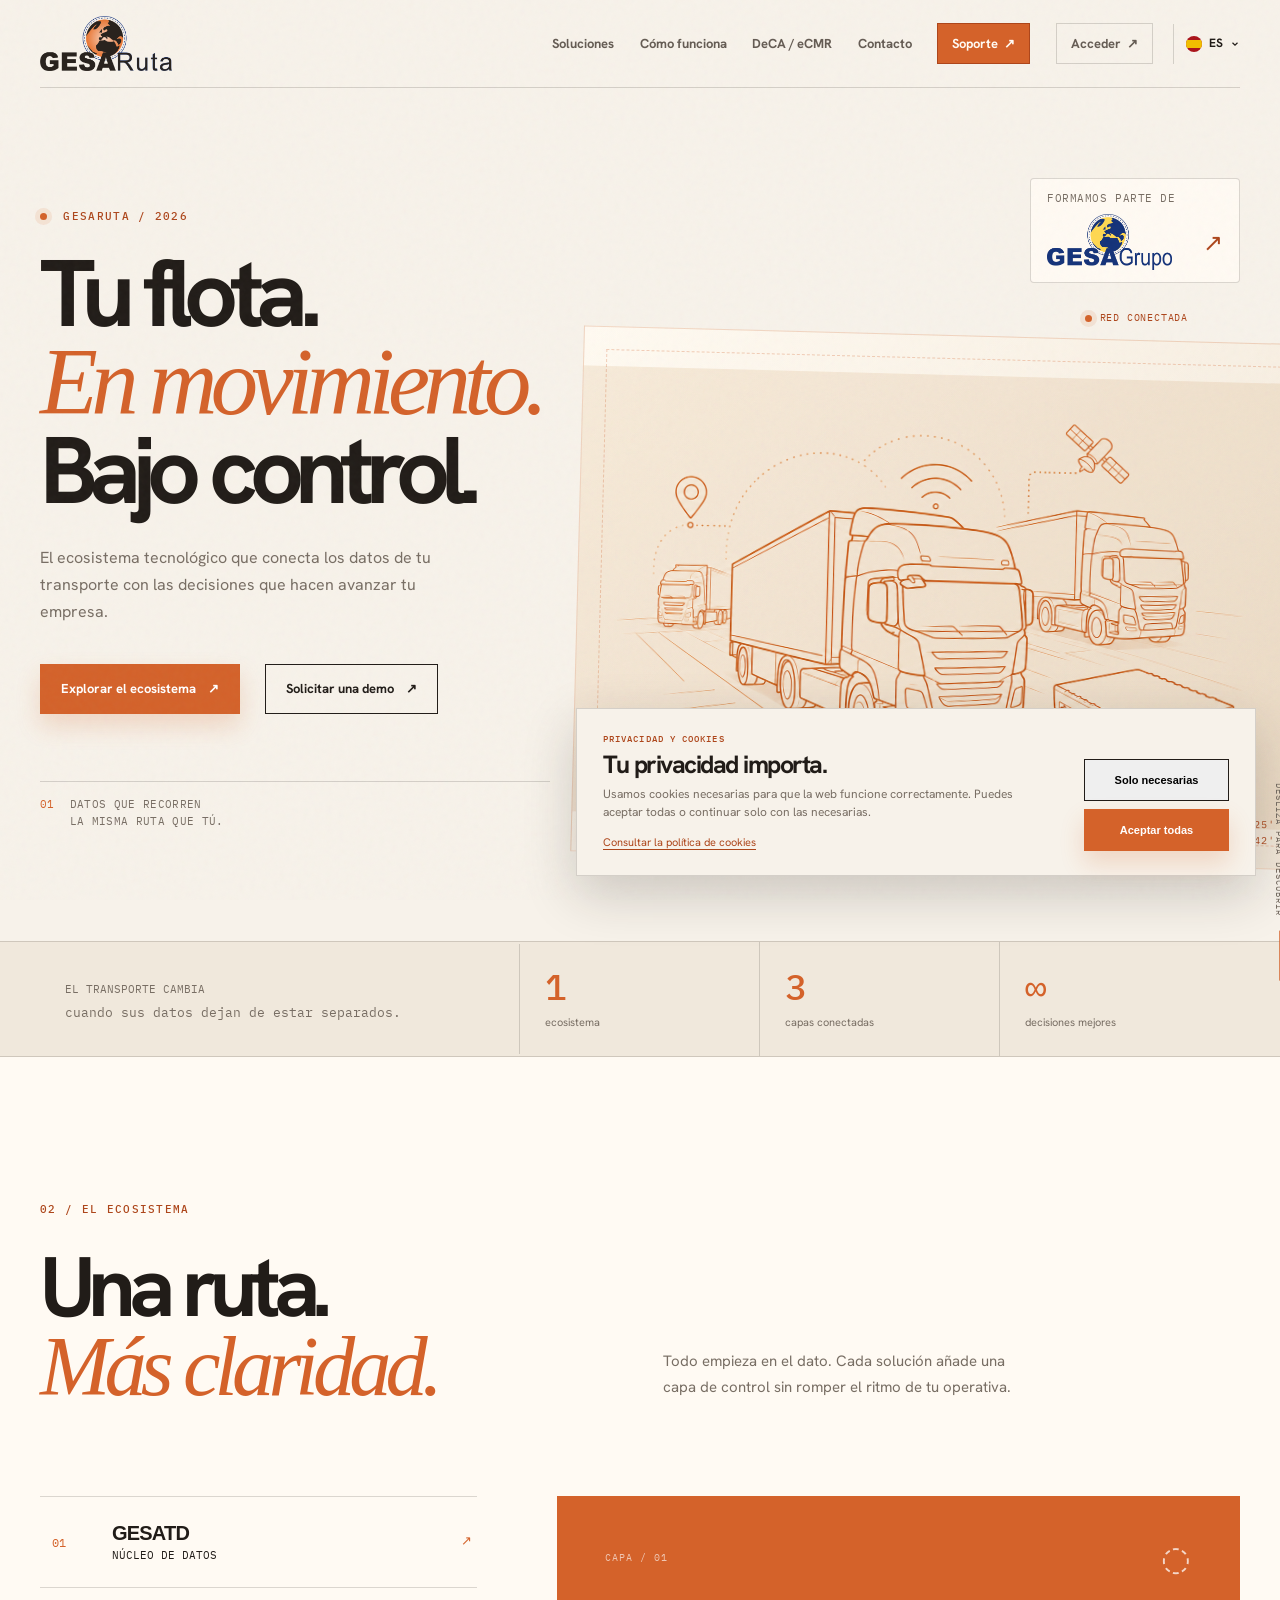
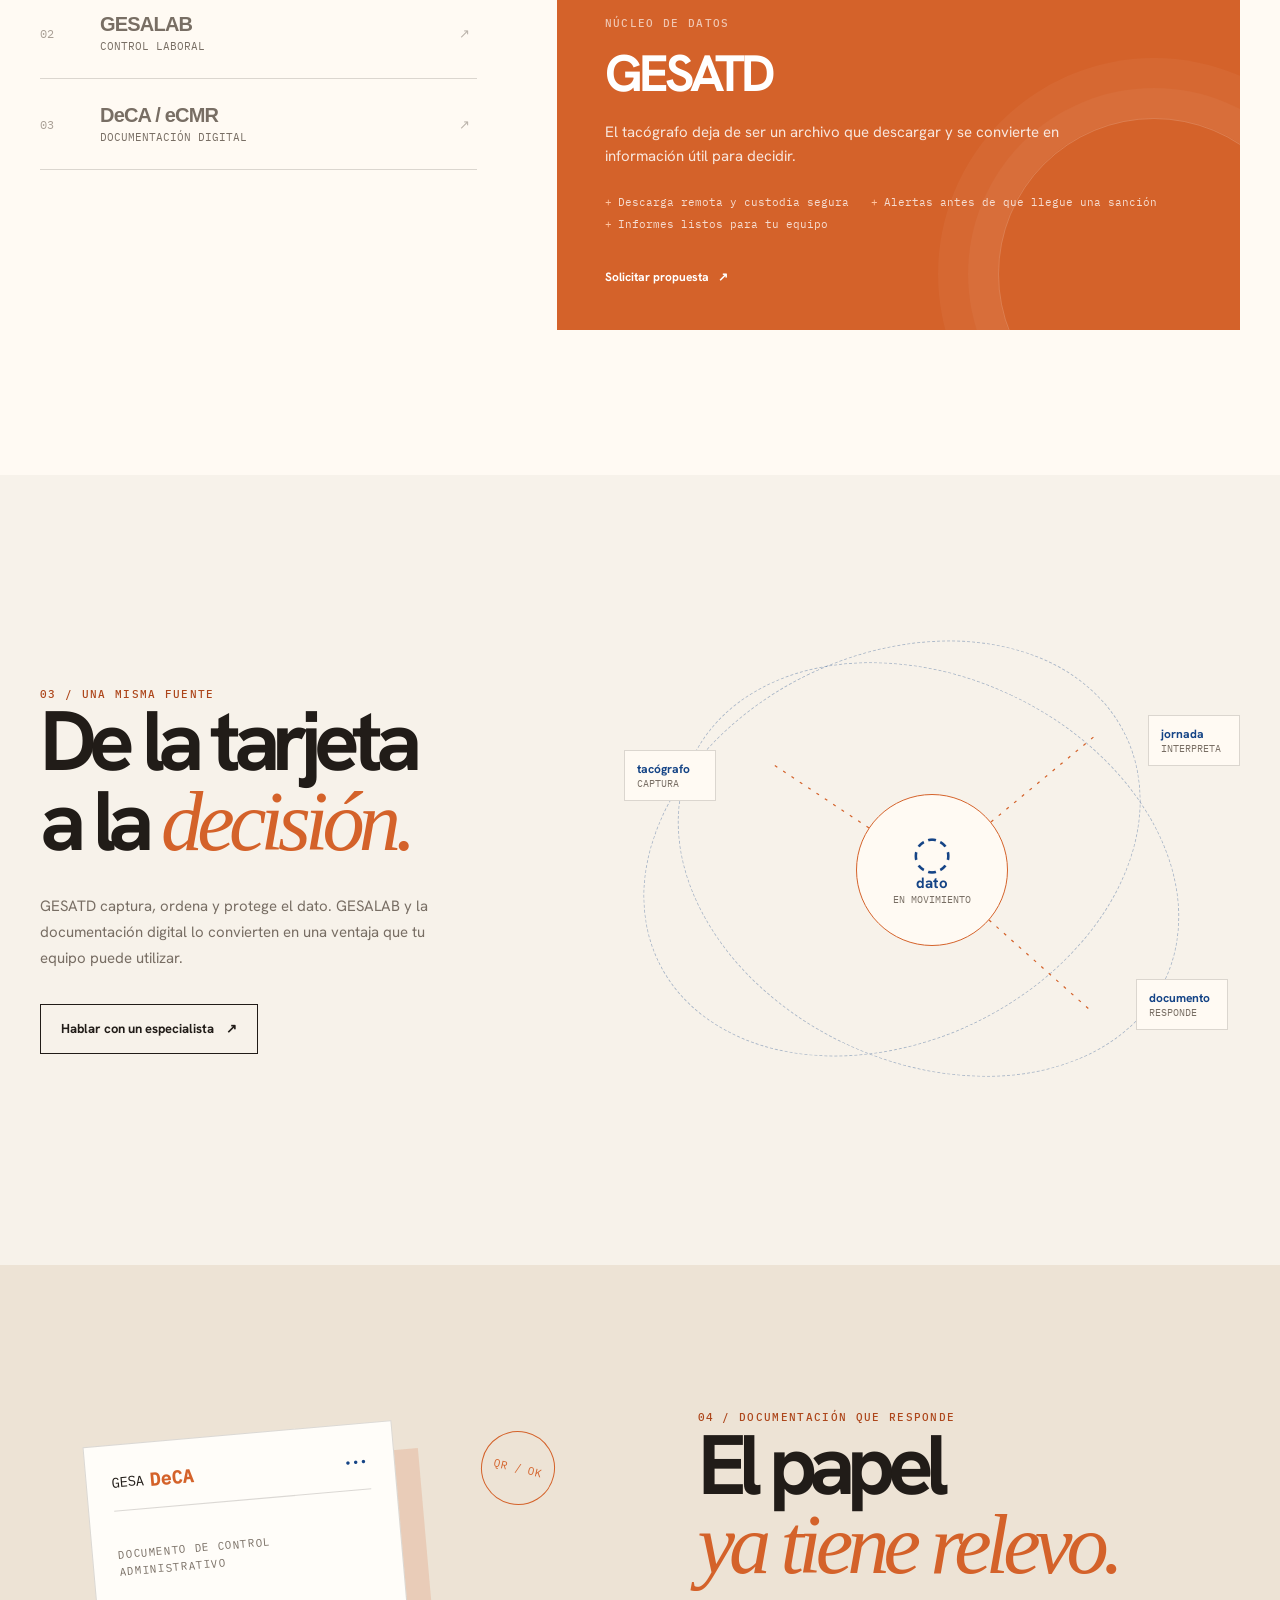
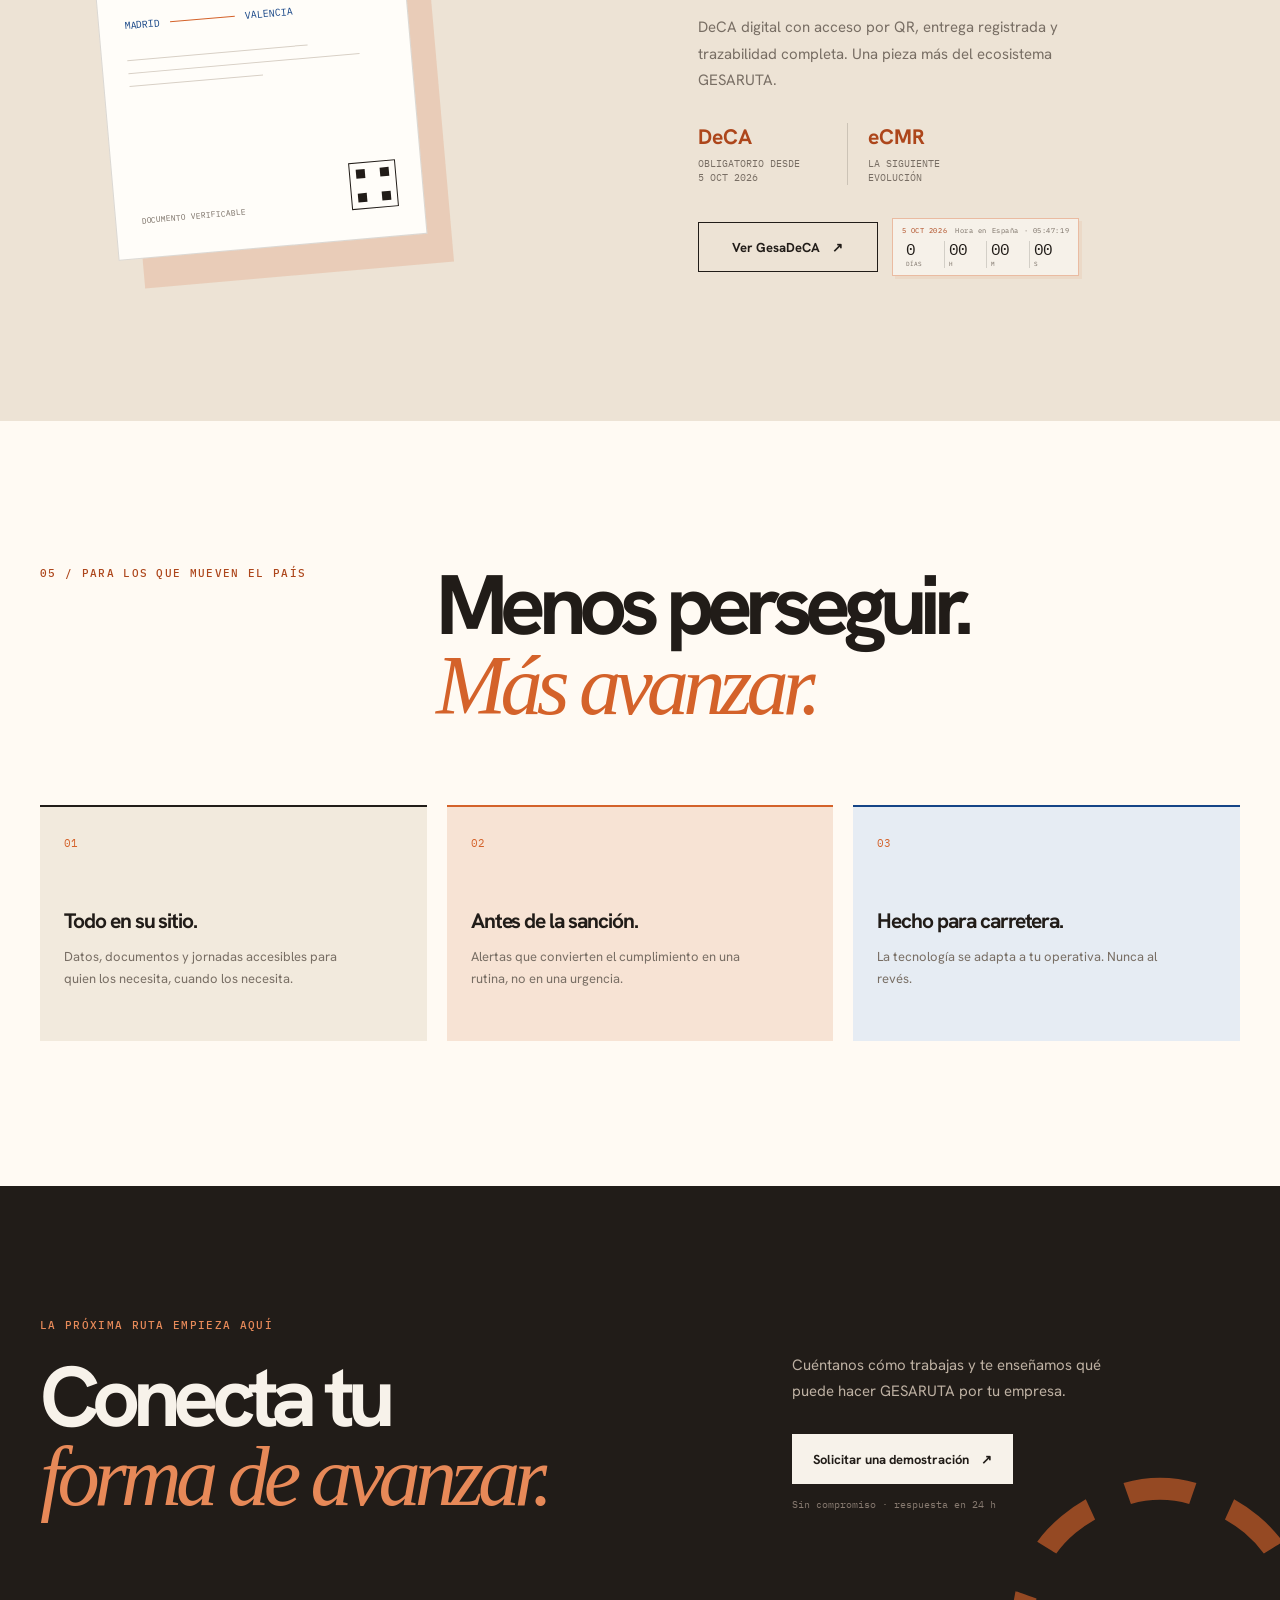
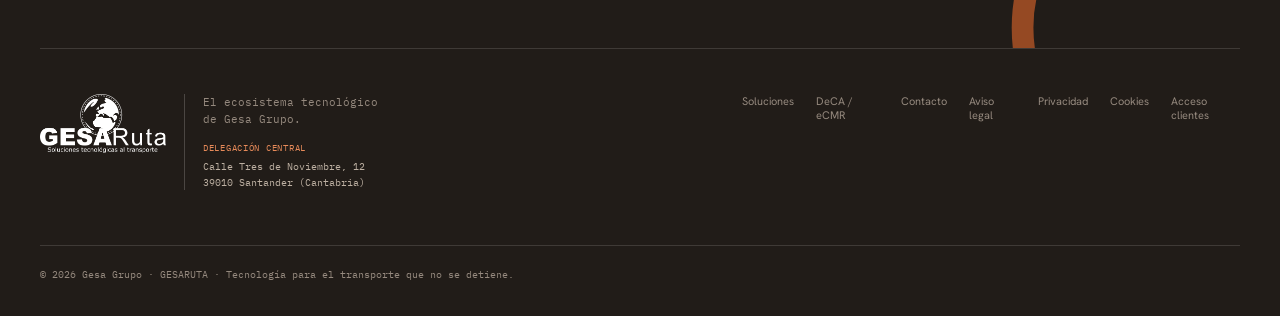
==== commit 887e0a19: "Añade ventana emergente de cookies" ====
--- a/index.html
+++ b/index.html
@@ -189,6 +189,6 @@
         <p class="footer-legal">© 2026 Gesa Grupo · GESARUTA · Tecnología para el transporte que no se detiene.</p>
       </div>
     </footer>
-    <script src="/script.js?v=deca-countdown-1" defer></script>
+    <script src="/script.js?v=cookies-popup-1" defer></script>
   </body>
 </html>
--- a/styles.css
+++ b/styles.css
@@ -48,3 +48,4 @@
 .data-visual .node-one{top:26%;left:0}.data-visual .node-two{top:19%;right:0}.data-visual .node-three{right:2%;bottom:18%}
 .deca-action-row{gap:14px}.deca-action-row .deca-countdown{max-width:205px;padding:7px 9px;box-shadow:3px 3px 0 rgba(212,98,42,.08)}.deca-action-row .countdown-heading{margin-bottom:5px;font-size:7px}.deca-action-row .countdown-values{gap:2px}.deca-action-row .countdown-values>span{padding-left:4px}.deca-action-row .countdown-values b{font-size:16px}.deca-action-row .countdown-values small{font-size:6px}
 .deca-action-row>.button{min-width:180px;min-height:50px}
+.cookie-notice{position:fixed;right:24px;bottom:24px;z-index:100;display:flex;align-items:end;justify-content:space-between;gap:28px;width:min(680px,calc(100% - 32px));padding:24px 26px;border:1px solid rgba(33,28,24,.16);background:var(--paper);box-shadow:0 18px 50px rgba(33,28,24,.2)}.cookie-notice .overline{margin-bottom:8px;font-size:9px}.cookie-notice h2{margin:0 0 8px;font-size:25px;letter-spacing:-.06em}.cookie-notice>div:first-child>p:not(.overline){max-width:420px;margin:0 0 8px;color:var(--muted);font-size:12px;line-height:1.55}.cookie-notice a{color:var(--orange-dark);font-size:11px;text-decoration:underline;text-underline-offset:3px}.cookie-actions{display:flex;flex-shrink:0;flex-direction:column;gap:8px;min-width:145px}.cookie-actions .button{width:100%;min-height:42px;padding:10px 12px;font-size:11px;cursor:pointer}@media(max-width:650px){.cookie-notice{right:16px;bottom:16px;display:block;padding:20px}.cookie-actions{flex-direction:row;margin-top:16px}.cookie-actions .button{min-width:0}.cookie-notice h2{font-size:22px}}
